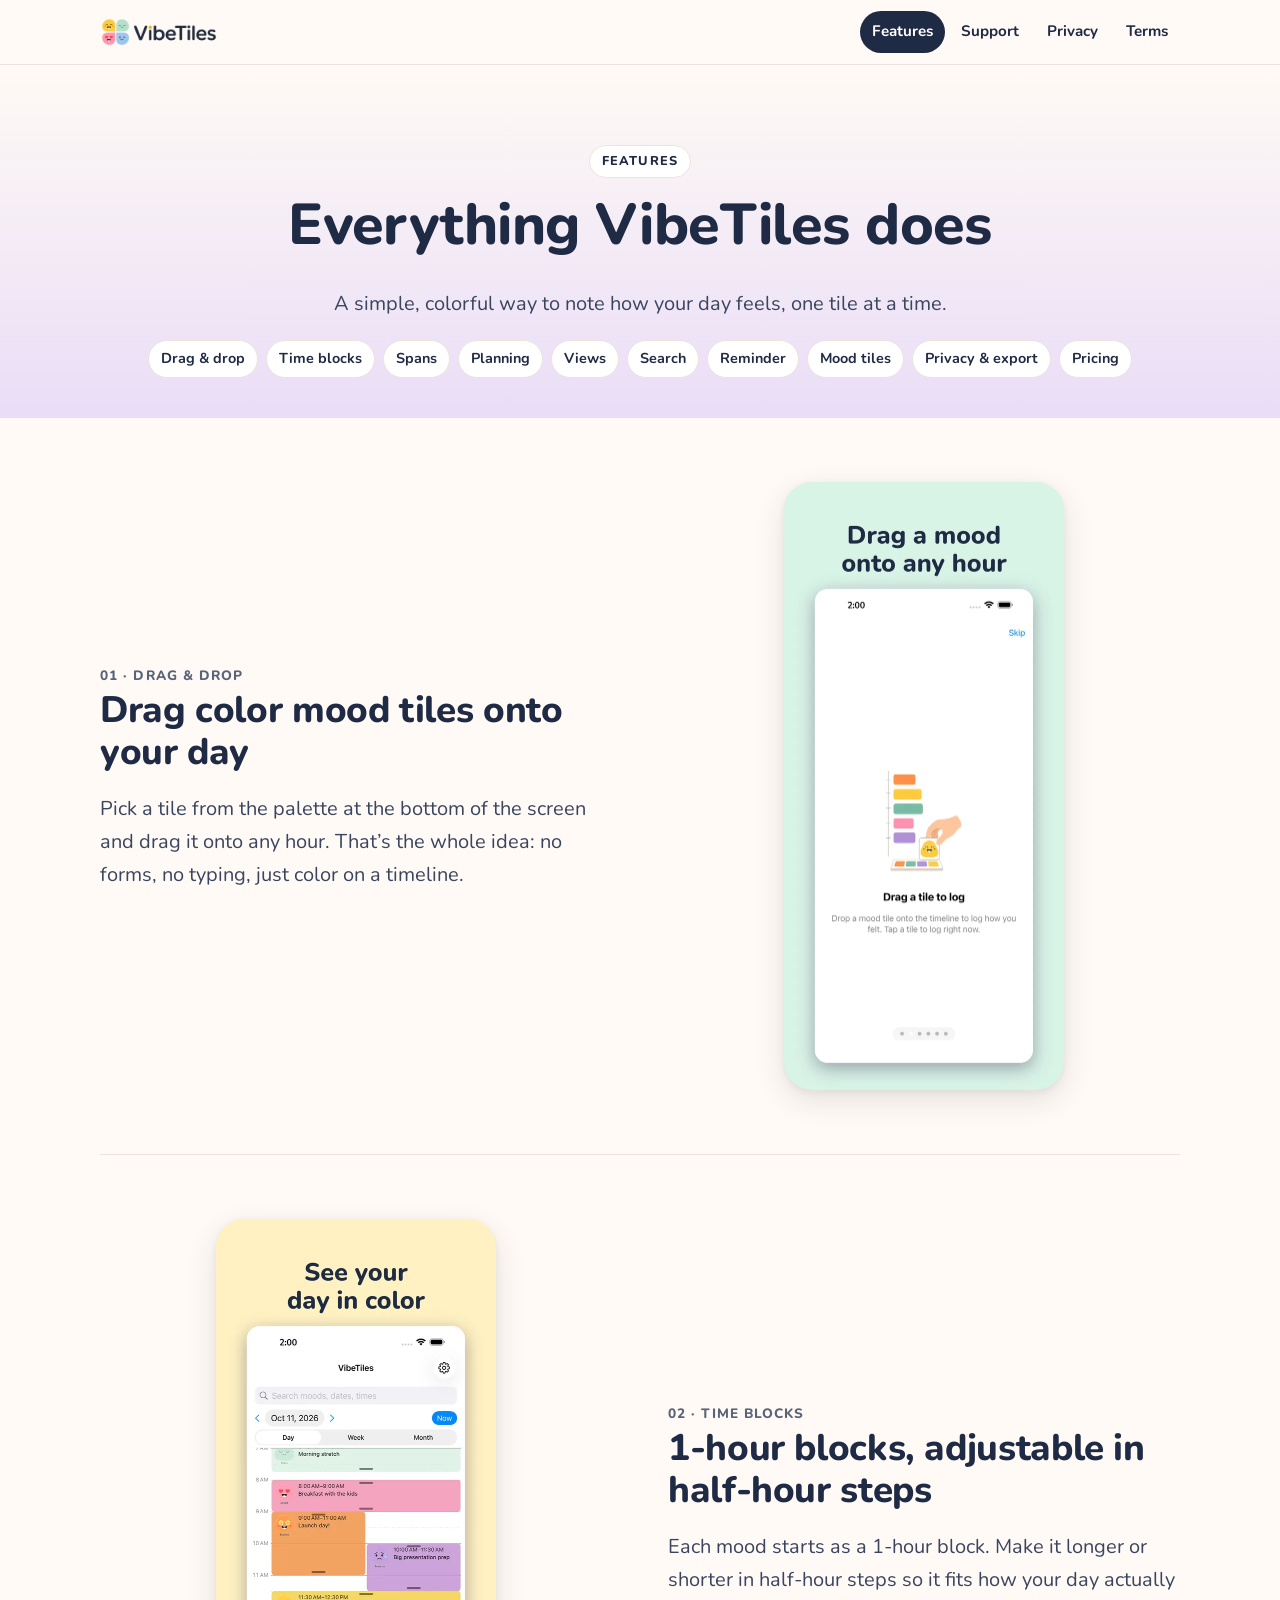
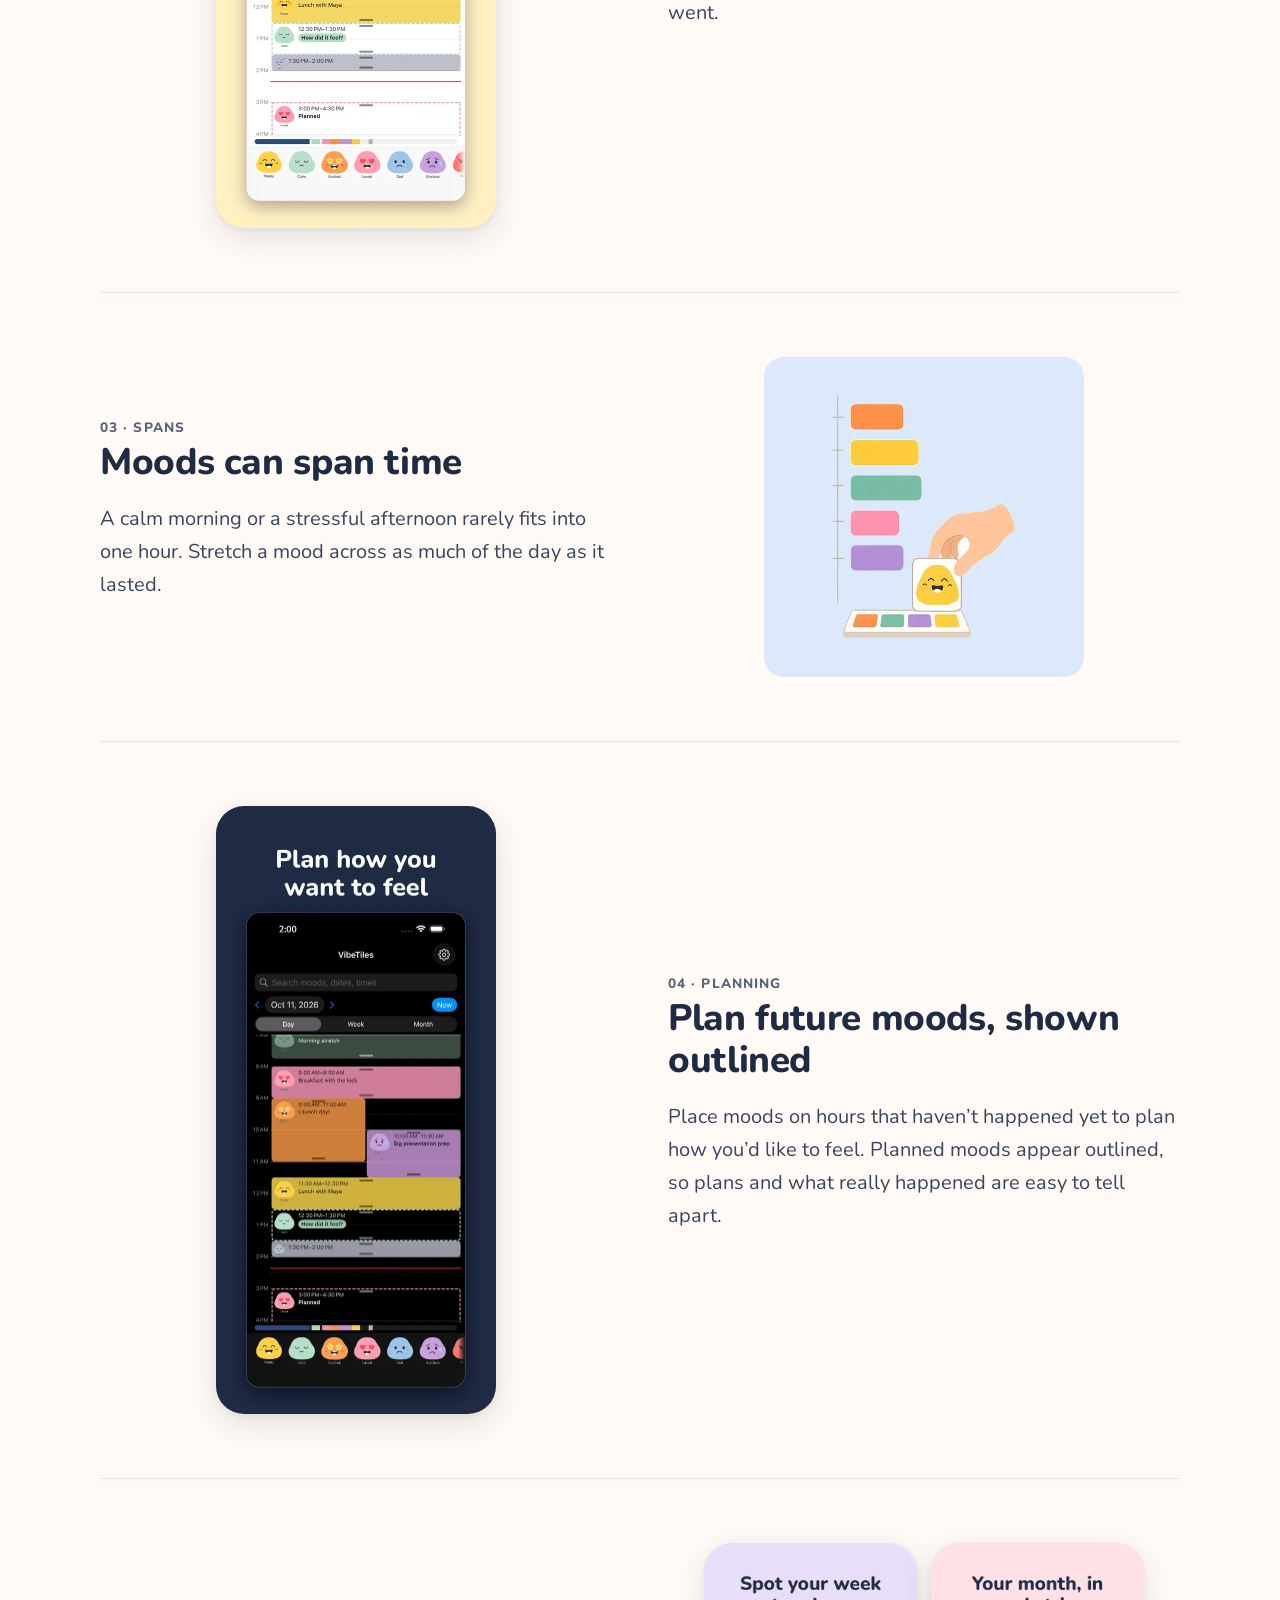
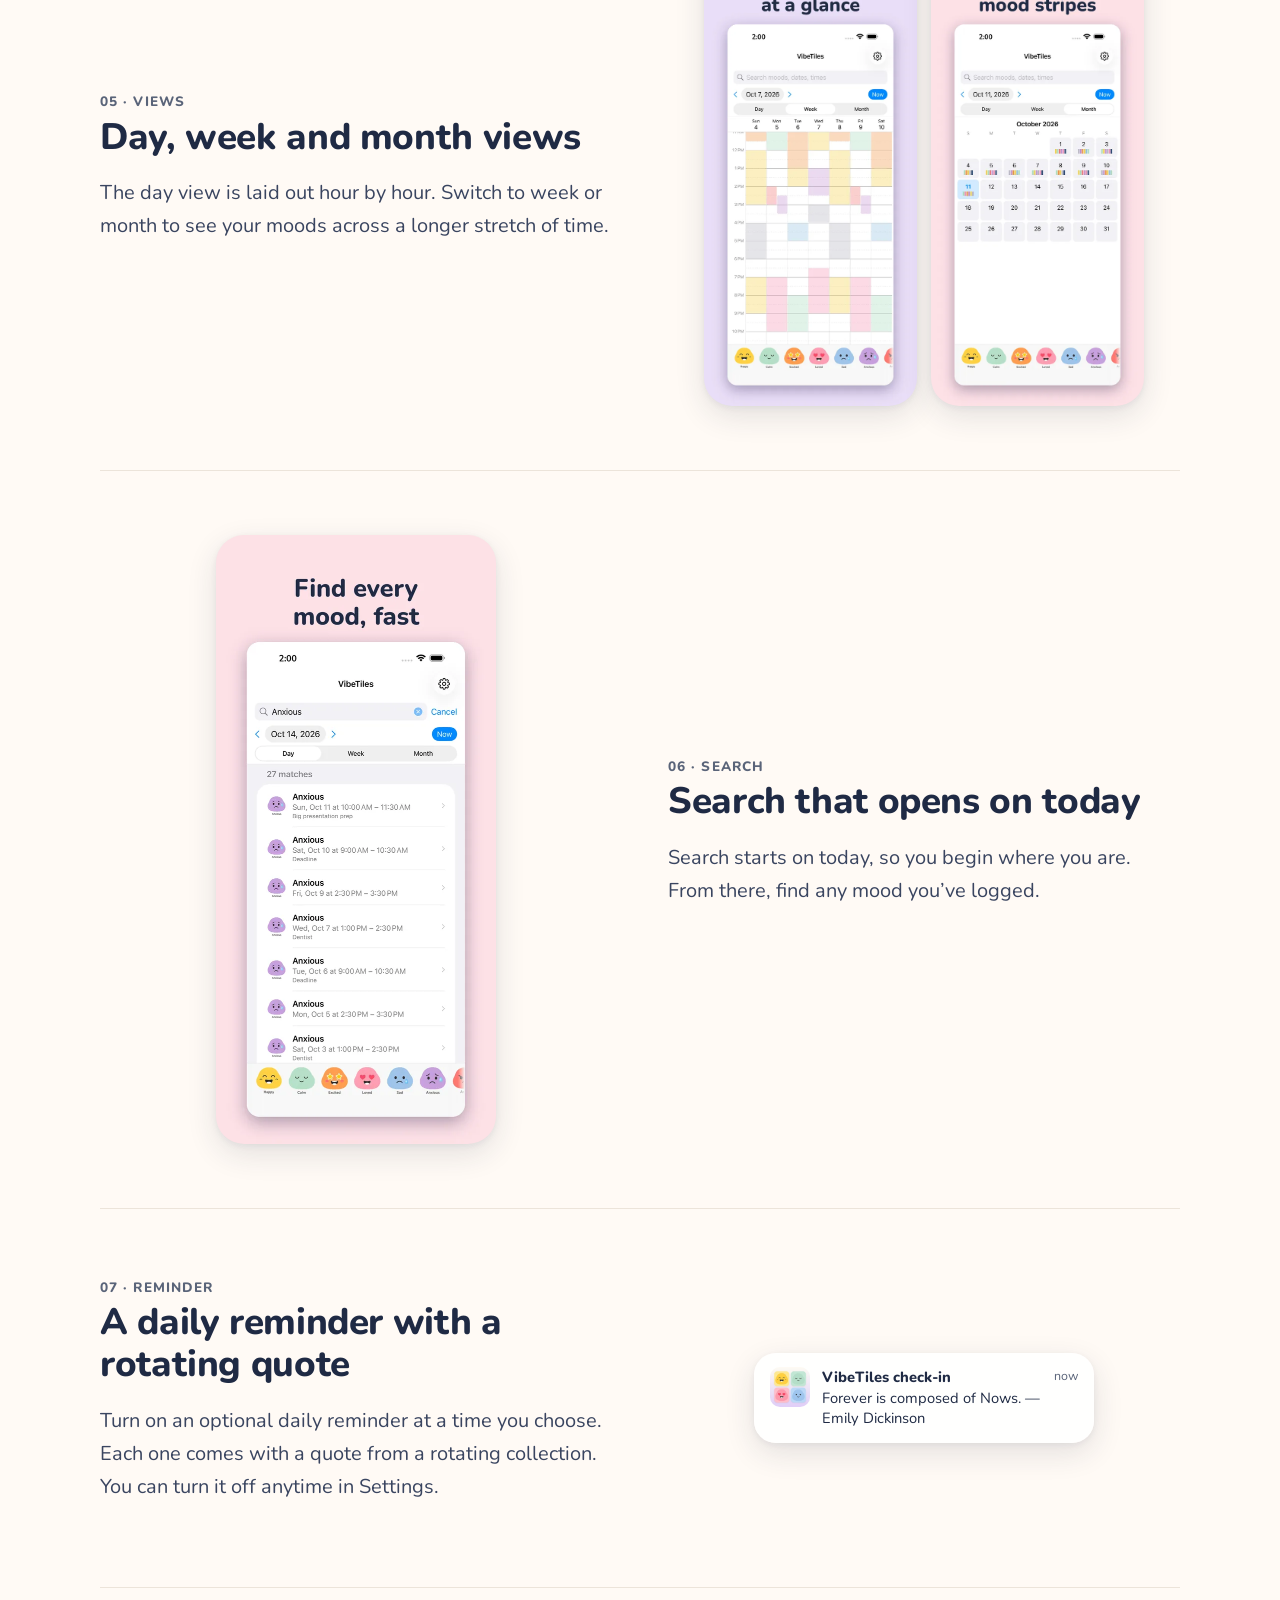
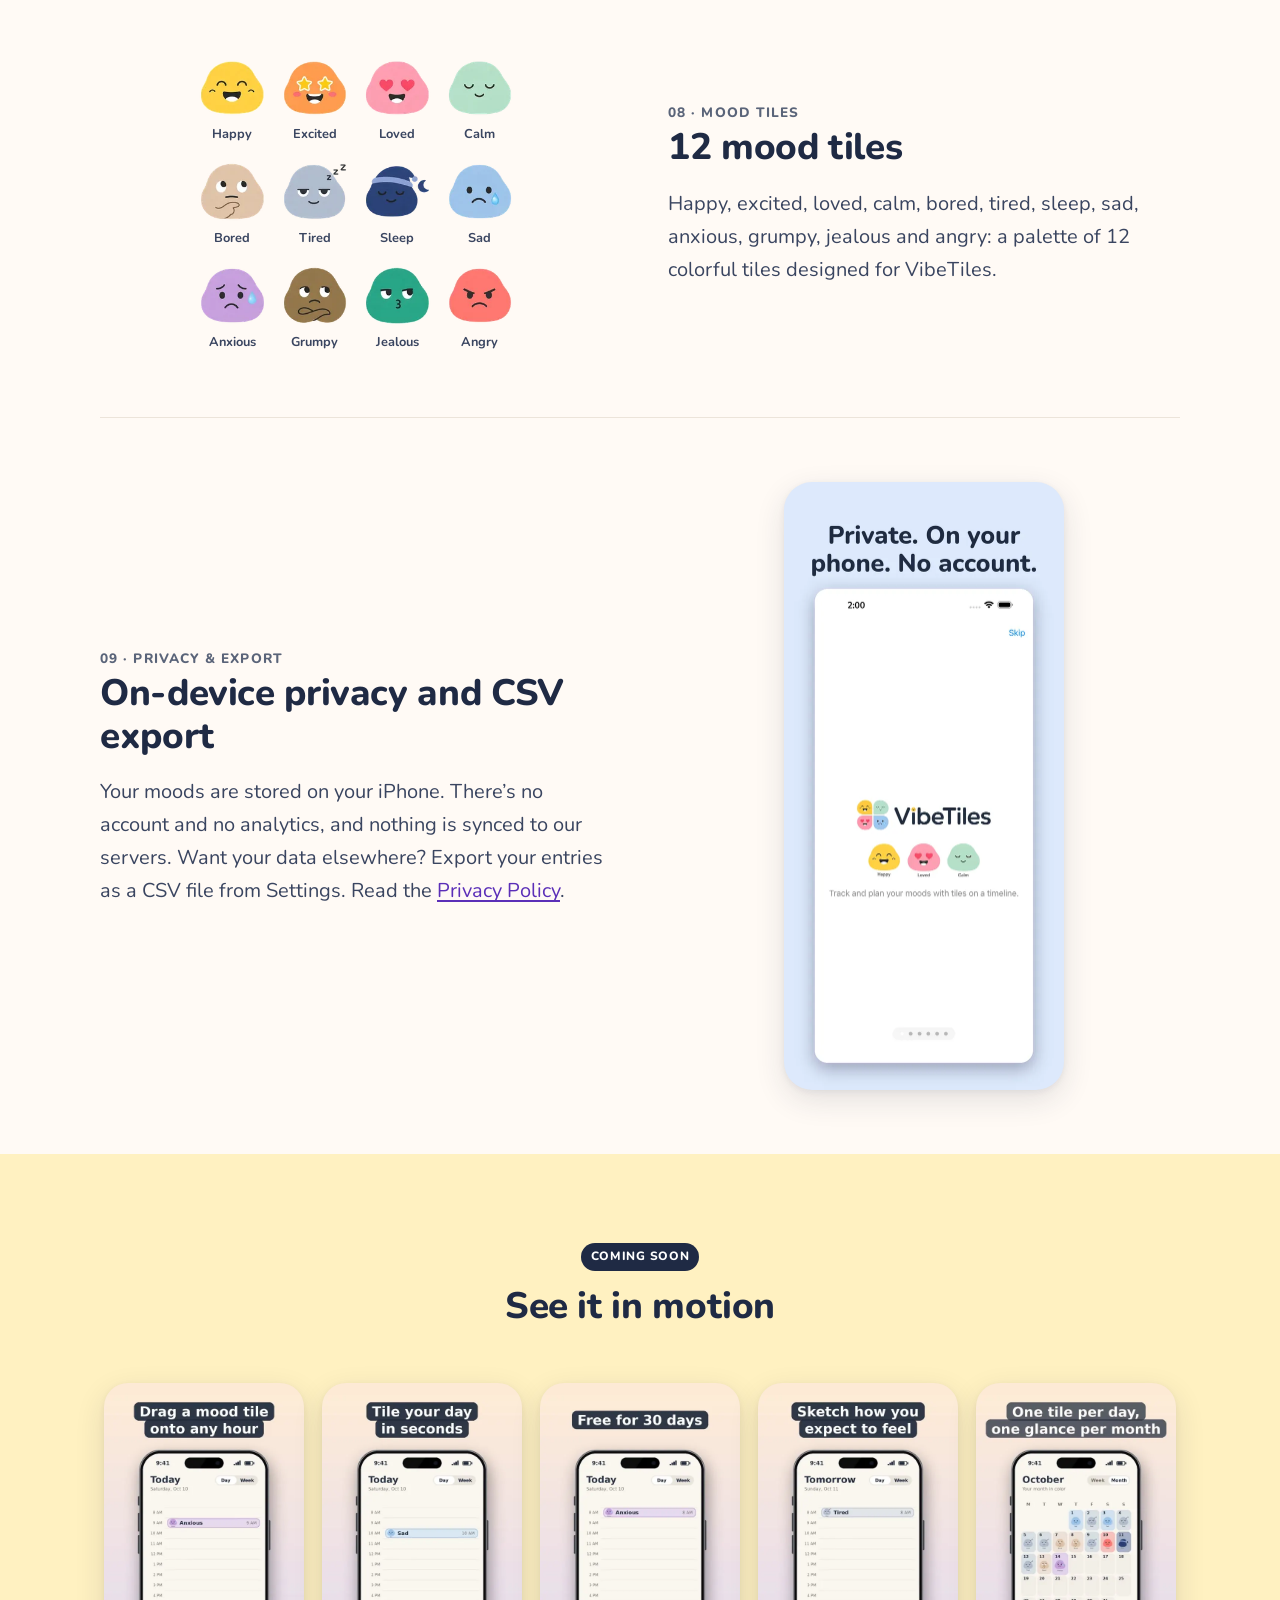
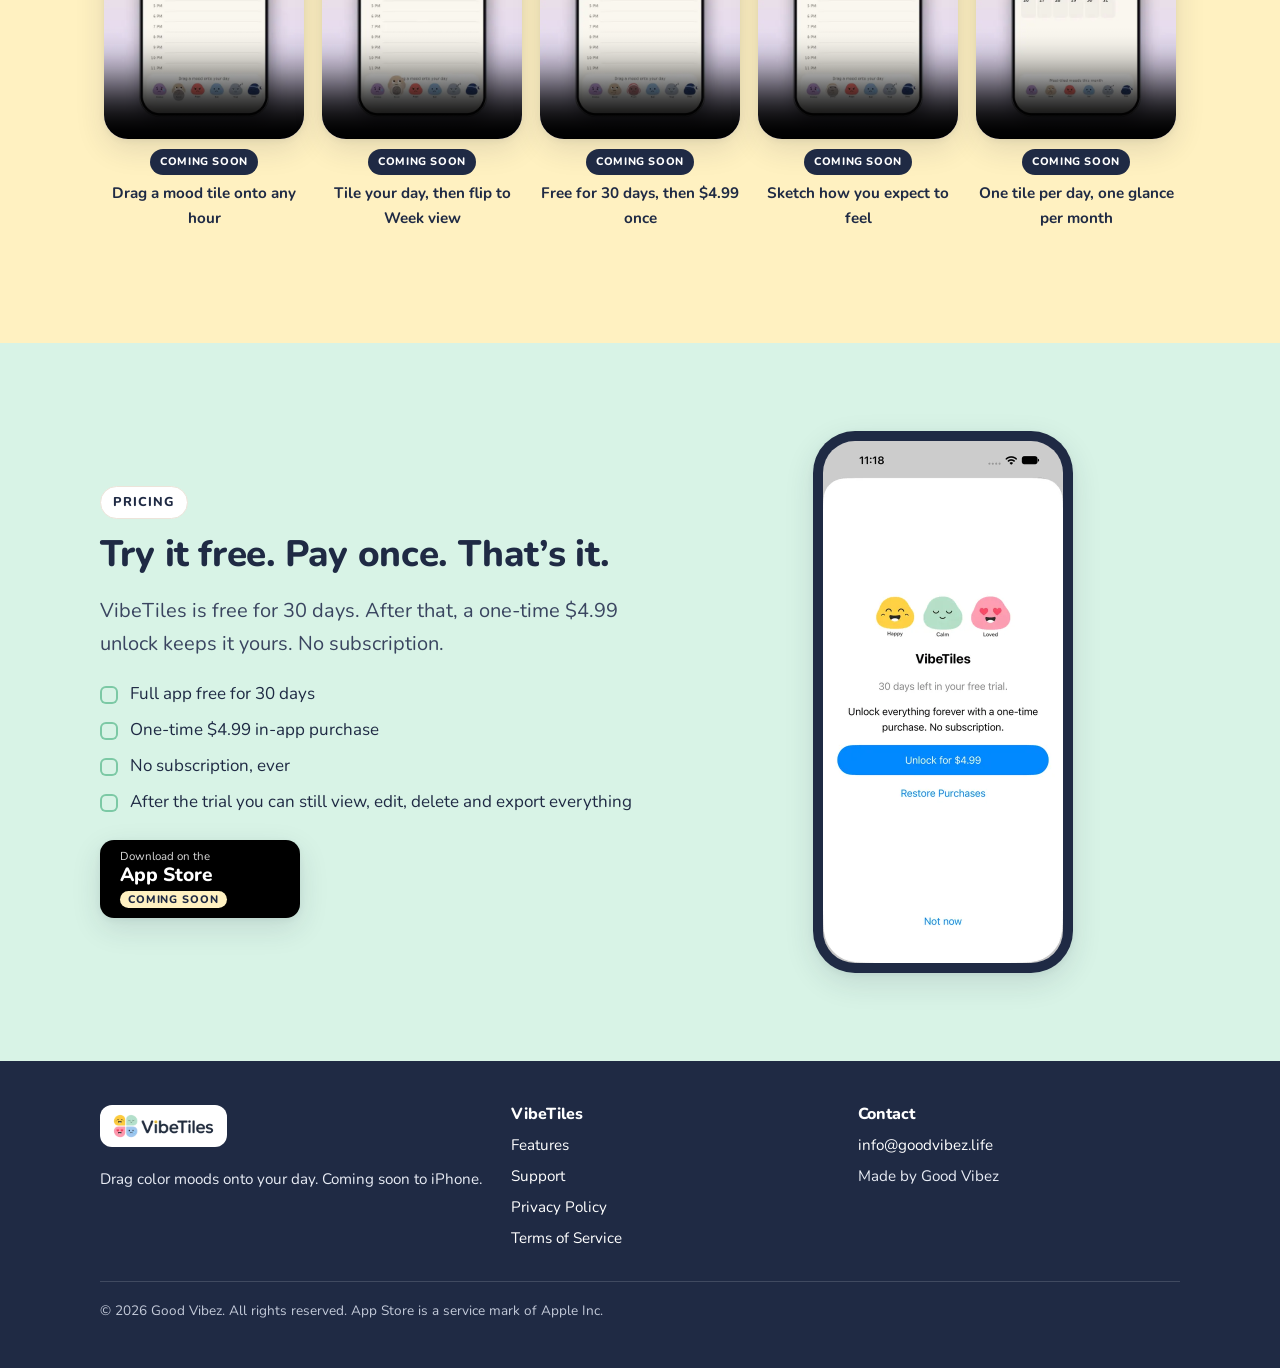
==== features.html @ a8967eb4 "Add Features page, Sneak peek preview videos (coming soon), and polished design" ====
<!doctype html><html lang="en"><head><meta charset="utf-8"><meta name="viewport" content="width=device-width,initial-scale=1">
<title>Features · VibeTiles</title><meta name="description" content="Everything VibeTiles does: drag color mood tiles onto your day, plan ahead, see day, week and month views, and keep your data on your iPhone."><meta name="theme-color" content="#FFFAF5">
<link rel="canonical" href="https://vibetiles.goodvibez.life/features.html">
<meta property="og:type" content="website"><meta property="og:site_name" content="VibeTiles"><meta property="og:title" content="Features · VibeTiles"><meta property="og:description" content="Everything VibeTiles does: drag color mood tiles onto your day, plan ahead, see day, week and month views, and keep your data on your iPhone."><meta property="og:url" content="https://vibetiles.goodvibez.life/features.html"><meta property="og:image" content="https://vibetiles.goodvibez.life/img/og-image.jpg"><meta property="og:image:width" content="1200"><meta property="og:image:height" content="675">
<meta name="twitter:card" content="summary_large_image"><meta name="twitter:title" content="Features · VibeTiles"><meta name="twitter:description" content="Everything VibeTiles does: drag color mood tiles onto your day, plan ahead, see day, week and month views, and keep your data on your iPhone."><meta name="twitter:image" content="https://vibetiles.goodvibez.life/img/og-image.jpg">
<link rel="preload" href="fonts/nunito-latin.woff2" as="font" type="font/woff2" crossorigin>
<link rel="icon" href="img/favicon.png"><link rel="apple-touch-icon" href="img/apple-touch-icon.png"><link rel="stylesheet" href="style.css?v=2"></head><body>
<a class="skip" href="#main">Skip to content</a>
<header class="site-header"><div class="wrap"><a class="brand" href="./" aria-label="VibeTiles home"><img src="img/wordmark.webp" alt="VibeTiles" width="118" height="30"></a>
<nav class="nav" aria-label="Main"><a href="features.html" aria-current="page">Features</a><a href="support.html">Support</a><a href="privacy.html">Privacy</a><a href="terms.html">Terms</a></nav></div></header>
<main id="main">
<section class="hero" style="padding-bottom:40px"><div class="wrap" style="display:block;text-align:center"><span class="eyebrow">Features</span><h1>Everything VibeTiles does</h1><p class="lead" style="max-width:640px;margin:0 auto">A simple, colorful way to note how your day feels, one tile at a time.</p><nav class="toc" aria-label="Features on this page"><a href="#drag">Drag &amp; drop</a><a href="#blocks">Time blocks</a><a href="#span">Spans</a><a href="#plan">Planning</a><a href="#views">Views</a><a href="#search">Search</a><a href="#reminder">Reminder</a><a href="#tiles">Mood tiles</a><a href="#privacy">Privacy &amp; export</a><a href="#pricing">Pricing</a></nav></div></section>
<div class="wrap"><section class="feature" id="drag" aria-labelledby="drag-h"><div><span class="num">01 &middot; Drag &amp; drop</span><h2 id="drag-h">Drag color mood tiles onto your day</h2><p class="lead">Pick a tile from the palette at the bottom of the screen and drag it onto any hour. That&rsquo;s the whole idea: no forms, no typing, just color on a timeline.</p></div><div class="feature-visual"><img class="shot" src="img/shot-02-drag.webp" alt="Dragging a mood tile onto an hour in the VibeTiles day view" width="560" height="1217" loading="lazy"></div></section><section class="feature" id="blocks" aria-labelledby="blocks-h"><div><span class="num">02 &middot; Time blocks</span><h2 id="blocks-h">1-hour blocks, adjustable in half-hour steps</h2><p class="lead">Each mood starts as a 1-hour block. Make it longer or shorter in half-hour steps so it fits how your day actually went.</p></div><div class="feature-visual"><img class="shot" src="img/shot-01-day.webp" alt="VibeTiles day view with mood blocks of different lengths" width="560" height="1217" loading="lazy"></div></section><section class="feature" id="span" aria-labelledby="span-h"><div><span class="num">03 &middot; Spans</span><h2 id="span-h">Moods can span time</h2><p class="lead">A calm morning or a stressful afternoon rarely fits into one hour. Stretch a mood across as much of the day as it lasted.</p></div><div class="feature-visual"><img class="art bg-sky" src="img/art-onboarding-1.webp" alt="Illustration of mood blocks of different lengths on a timeline, with a hand placing a happy tile" width="480" height="480" loading="lazy"></div></section><section class="feature" id="plan" aria-labelledby="plan-h"><div><span class="num">04 &middot; Planning</span><h2 id="plan-h">Plan future moods, shown outlined</h2><p class="lead">Place moods on hours that haven&rsquo;t happened yet to plan how you&rsquo;d like to feel. Planned moods appear outlined, so plans and what really happened are easy to tell apart.</p></div><div class="feature-visual"><img class="shot" src="img/shot-05-dark.webp" alt="VibeTiles in dark mode with planned moods shown as outlined tiles" width="560" height="1217" loading="lazy"></div></section><section class="feature" id="views" aria-labelledby="views-h"><div><span class="num">05 &middot; Views</span><h2 id="views-h">Day, week and month views</h2><p class="lead">The day view is laid out hour by hour. Switch to week or month to see your moods across a longer stretch of time.</p></div><div class="feature-visual"><div class="grid cols-2" style="gap:14px;max-width:440px"><img class="shot" src="img/shot-03-week.webp" alt="VibeTiles week view" width="560" height="1217" loading="lazy"><img class="shot" src="img/shot-04-month.webp" alt="VibeTiles month view" width="560" height="1217" loading="lazy"></div></div></section><section class="feature" id="search" aria-labelledby="search-h"><div><span class="num">06 &middot; Search</span><h2 id="search-h">Search that opens on today</h2><p class="lead">Search starts on today, so you begin where you are. From there, find any mood you&rsquo;ve logged.</p></div><div class="feature-visual"><img class="shot" src="img/shot-07-search.webp" alt="VibeTiles search results for the Anxious mood" width="560" height="1217" loading="lazy"></div></section><section class="feature" id="reminder" aria-labelledby="reminder-h"><div><span class="num">07 &middot; Reminder</span><h2 id="reminder-h">A daily reminder with a rotating quote</h2><p class="lead">Turn on an optional daily reminder at a time you choose. Each one comes with a quote from a rotating collection. You can turn it off anytime in Settings.</p></div><div class="feature-visual"><div class="notif" role="img" aria-label="Example VibeTiles notification: VibeTiles check-in, with a quote"><img src="img/icon.webp" alt="" width="40" height="40"><div><span class="meta">now</span><div class="t">VibeTiles check-in</div>Forever is composed of Nows. &mdash; Emily Dickinson</div></div></div></section><section class="feature" id="tiles" aria-labelledby="tiles-h"><div><span class="num">08 &middot; Mood tiles</span><h2 id="tiles-h">12 mood tiles</h2><p class="lead">Happy, excited, loved, calm, bored, tired, sleep, sad, anxious, grumpy, jealous and angry: a palette of 12 colorful tiles designed for VibeTiles.</p></div><div class="feature-visual"><div class="tiles-mini"><figure><img src="img/tiles/happy.webp" alt="" width="120" height="120" loading="lazy"><figcaption>Happy</figcaption></figure><figure><img src="img/tiles/excited.webp" alt="" width="120" height="120" loading="lazy"><figcaption>Excited</figcaption></figure><figure><img src="img/tiles/loved.webp" alt="" width="120" height="120" loading="lazy"><figcaption>Loved</figcaption></figure><figure><img src="img/tiles/calm.webp" alt="" width="120" height="120" loading="lazy"><figcaption>Calm</figcaption></figure><figure><img src="img/tiles/bored.webp" alt="" width="120" height="120" loading="lazy"><figcaption>Bored</figcaption></figure><figure><img src="img/tiles/tired.webp" alt="" width="120" height="120" loading="lazy"><figcaption>Tired</figcaption></figure><figure><img src="img/tiles/sleep.webp" alt="" width="120" height="120" loading="lazy"><figcaption>Sleep</figcaption></figure><figure><img src="img/tiles/sad.webp" alt="" width="120" height="120" loading="lazy"><figcaption>Sad</figcaption></figure><figure><img src="img/tiles/anxious.webp" alt="" width="120" height="120" loading="lazy"><figcaption>Anxious</figcaption></figure><figure><img src="img/tiles/grumpy.webp" alt="" width="120" height="120" loading="lazy"><figcaption>Grumpy</figcaption></figure><figure><img src="img/tiles/jealous.webp" alt="" width="120" height="120" loading="lazy"><figcaption>Jealous</figcaption></figure><figure><img src="img/tiles/angry.webp" alt="" width="120" height="120" loading="lazy"><figcaption>Angry</figcaption></figure></div></div></section><section class="feature" id="privacy" aria-labelledby="privacy-h"><div><span class="num">09 &middot; Privacy &amp; export</span><h2 id="privacy-h">On-device privacy and CSV export</h2><p class="lead">Your moods are stored on your iPhone. There&rsquo;s no account and no analytics, and nothing is synced to our servers. Want your data elsewhere? Export your entries as a CSV file from Settings. Read the <a href="privacy.html">Privacy Policy</a>.</p></div><div class="feature-visual"><img class="shot" src="img/shot-06-private.webp" alt="Private. On your phone. No account." width="560" height="1217" loading="lazy"></div></section></div>
<section class="section tint-yellow" aria-labelledby="peek-h"><div class="wrap"><div class="section-head"><span class="pill">Coming soon</span><h2 id="peek-h" style="margin-top:14px">See it in motion</h2></div><div class="videos"><figure class="video-card">
<video playsinline muted loop preload="none" controls poster="video/vibetiles-plan-your-day.webp" width="720" height="1280" aria-label="VibeTiles preview: Drag a mood tile onto any hour"><source src="video/vibetiles-plan-your-day.mp4" type="video/mp4">Your browser can't play this video. <a href="video/vibetiles-plan-your-day.mp4">Download it</a>.</video>
<figcaption><span class="pill">Coming soon</span><span class="cap">Drag a mood tile onto any hour</span></figcaption></figure><figure class="video-card">
<video playsinline muted loop preload="none" controls poster="video/vibetiles-week-view.webp" width="720" height="1280" aria-label="VibeTiles preview: Tile your day, then flip to Week view"><source src="video/vibetiles-week-view.mp4" type="video/mp4">Your browser can't play this video. <a href="video/vibetiles-week-view.mp4">Download it</a>.</video>
<figcaption><span class="pill">Coming soon</span><span class="cap">Tile your day, then flip to Week view</span></figcaption></figure><figure class="video-card">
<video playsinline muted loop preload="none" controls poster="video/vibetiles-no-subscription.webp" width="720" height="1280" aria-label="VibeTiles preview: Free for 30 days, then $4.99 once"><source src="video/vibetiles-no-subscription.mp4" type="video/mp4">Your browser can't play this video. <a href="video/vibetiles-no-subscription.mp4">Download it</a>.</video>
<figcaption><span class="pill">Coming soon</span><span class="cap">Free for 30 days, then $4.99 once</span></figcaption></figure><figure class="video-card">
<video playsinline muted loop preload="none" controls poster="video/vibetiles-plan-tomorrow.webp" width="720" height="1280" aria-label="VibeTiles preview: Sketch how you expect to feel"><source src="video/vibetiles-plan-tomorrow.mp4" type="video/mp4">Your browser can't play this video. <a href="video/vibetiles-plan-tomorrow.mp4">Download it</a>.</video>
<figcaption><span class="pill">Coming soon</span><span class="cap">Sketch how you expect to feel</span></figcaption></figure><figure class="video-card">
<video playsinline muted loop preload="none" controls poster="video/vibetiles-month-in-color.webp" width="720" height="1280" aria-label="VibeTiles preview: One tile per day, one glance per month"><source src="video/vibetiles-month-in-color.mp4" type="video/mp4">Your browser can't play this video. <a href="video/vibetiles-month-in-color.mp4">Download it</a>.</video>
<figcaption><span class="pill">Coming soon</span><span class="cap">One tile per day, one glance per month</span></figcaption></figure></div></div></section>
<section class="section tint-mint" id="pricing" aria-labelledby="pricing-h"><div class="wrap price">
<div><span class="eyebrow">Pricing</span><h2 id="pricing-h">Try it free. Pay once. That&rsquo;s it.</h2><p class="lead">VibeTiles is free for 30 days. After that, a one-time $4.99 unlock keeps it yours. No subscription.</p>
<ul class="checks"><li>Full app free for 30 days</li><li>One-time $4.99 in-app purchase</li><li>No subscription, ever</li><li>After the trial you can still view, edit, delete and export everything</li></ul>
<div class="cta-row"><span class="badge" role="img" aria-label="Download on the App Store, coming soon"><span class="small">Download on the</span><span class="big">App Store</span><span class="soon">Coming soon</span></span></div></div>
<div class="phone"><img src="img/paywall.webp" alt="VibeTiles unlock screen: 30 days left in your free trial, unlock everything forever with a one-time purchase, no subscription, Unlock for $4.99" width="480" height="1044" loading="lazy"></div>
</div></section></main><footer class="site-footer"><div class="wrap">
<div><a class="foot-brand" href="./" aria-label="VibeTiles home"><img src="img/wordmark.webp" alt="VibeTiles" width="110" height="28"></a><p style="margin-top:12px">Drag color moods onto your day. Coming soon to iPhone.</p></div>
<div><h2>VibeTiles</h2><ul><li><a href="features.html">Features</a></li><li><a href="support.html">Support</a></li><li><a href="privacy.html">Privacy Policy</a></li><li><a href="terms.html">Terms of Service</a></li></ul></div>
<div><h2>Contact</h2><ul><li><a href="mailto:info@goodvibez.life">info@goodvibez.life</a></li><li>Made by Good Vibez</li></ul></div>
<p class="fine">&copy; 2026 Good Vibez. All rights reserved. App Store is a service mark of Apple Inc.</p>
</div></footer></body></html>
---- style.css ----
@font-face{font-family:"Nunito";font-style:normal;font-weight:400 900;font-display:swap;src:url(fonts/nunito-latin.woff2) format("woff2")}
:root{--navy:#1F2A44;--ink:#3a4560;--muted:#5a6479;--cream:#FFFAF5;--yellow:#FFF1C1;--mint:#D8F3E6;--lilac:#E9DDF7;--pink:#FDE0E6;--sky:#DCE9FB;--accent:#5B2FB8;--line:#ece4da;--radius:20px;--shadow:0 10px 30px rgba(31,42,68,.12),0 2px 6px rgba(31,42,68,.06);--max:1120px}
*{box-sizing:border-box}html{scroll-behavior:smooth;-webkit-text-size-adjust:100%}
@media (prefers-reduced-motion:reduce){html{scroll-behavior:auto}*{transition:none!important}}
body{margin:0;font-family:"Nunito",-apple-system,BlinkMacSystemFont,"Segoe UI",Roboto,sans-serif;font-size:1.0625rem;color:var(--navy);background:var(--cream);line-height:1.65}
img,video{max-width:100%;height:auto;display:block}
a{color:var(--accent);text-underline-offset:3px}a:hover{color:var(--navy)}
:focus-visible{outline:3px solid var(--accent);outline-offset:3px;border-radius:6px}
.skip{position:absolute;left:-999px;top:8px;background:var(--navy);color:#fff;padding:8px 14px;border-radius:10px;z-index:100}.skip:focus{left:12px;color:#fff}
h1,h2,h3{font-weight:800;line-height:1.15;letter-spacing:-.01em;margin:0 0 .5em;color:var(--navy)}
h1{font-size:clamp(2.1rem,6vw,3.6rem)}h2{font-size:clamp(1.6rem,4vw,2.3rem)}h3{font-size:1.2rem}
p{margin:0 0 1em}.lead{font-size:clamp(1.08rem,2.2vw,1.25rem);color:var(--ink)}
.wrap{max-width:var(--max);margin:0 auto;padding:0 20px}
/* header */
.site-header{position:sticky;top:0;z-index:50;background:rgba(255,250,245,.88);backdrop-filter:saturate(1.4) blur(10px);-webkit-backdrop-filter:saturate(1.4) blur(10px);border-bottom:1px solid var(--line)}
.site-header .wrap{display:flex;align-items:center;justify-content:space-between;gap:12px;min-height:64px}
.brand img{height:30px;width:auto}
.nav{display:flex;gap:4px;overflow-x:auto;scrollbar-width:none}.nav::-webkit-scrollbar{display:none}
.nav a{font-weight:700;font-size:.95rem;color:var(--navy);text-decoration:none;padding:8px 12px;border-radius:999px;white-space:nowrap;transition:background .15s}
.nav a:hover{background:var(--lilac)}.nav a[aria-current=page]{background:var(--navy);color:#fff}
@media(max-width:600px){.site-header .wrap{flex-direction:column;gap:2px;padding-top:10px;padding-bottom:6px}.nav{width:100%;justify-content:center}.nav a{padding:6px 10px;font-size:.9rem}}
/* sections */
.section{padding:clamp(48px,8vw,88px) 0}.section.tint-yellow{background:var(--yellow)}.section.tint-mint{background:var(--mint)}.section.tint-lilac{background:var(--lilac)}.section.tint-pink{background:var(--pink)}.section.tint-sky{background:var(--sky)}
.section-head{text-align:center;max-width:680px;margin:0 auto clamp(28px,5vw,48px)}
.eyebrow{display:inline-block;font-weight:800;font-size:.8rem;letter-spacing:.08em;text-transform:uppercase;color:var(--navy);background:#fff;border:1px solid var(--line);padding:5px 12px;border-radius:999px;margin-bottom:14px}
.pill{display:inline-block;font-weight:800;font-size:.75rem;letter-spacing:.06em;text-transform:uppercase;background:var(--navy);color:#fff;padding:4px 10px;border-radius:999px;vertical-align:middle}
/* hero */
.hero{padding:clamp(36px,7vw,80px) 0 clamp(32px,6vw,64px);background:linear-gradient(180deg,var(--cream) 0%,var(--lilac) 100%)}
.hero .wrap{display:grid;gap:36px;align-items:center}
.hero-copy{text-align:center}.hero .app-icon{width:88px;height:88px;border-radius:22px;box-shadow:var(--shadow);margin:0 auto 18px}
.cta-row{display:flex;flex-wrap:wrap;gap:12px;justify-content:center;margin-top:24px}
.hero-visual{display:flex;justify-content:center}.hero-visual img{width:min(300px,78vw)}
@media(min-width:900px){.hero .wrap{grid-template-columns:1.15fr .85fr}.hero-copy{text-align:left}.hero .app-icon{margin-left:0}.cta-row{justify-content:flex-start}}
/* buttons/badge */
.badge{display:inline-flex;flex-direction:column;justify-content:center;min-width:200px;padding:10px 20px;border-radius:14px;background:#000;color:#fff;text-align:left;line-height:1.2;cursor:default;box-shadow:var(--shadow)}
.badge .small{font-size:.72rem;opacity:.85}.badge .big{font-size:1.2rem;font-weight:800}.badge .soon{margin-top:4px;font-size:.68rem;font-weight:800;letter-spacing:.08em;text-transform:uppercase;color:#1F2A44;background:#FFF1C1;padding:2px 8px;border-radius:999px;align-self:flex-start}
.btn{display:inline-flex;align-items:center;justify-content:center;min-height:52px;padding:0 22px;border-radius:14px;font-weight:800;text-decoration:none;border:2px solid var(--navy);color:var(--navy);background:#fff;transition:transform .15s,box-shadow .15s,background .15s}
.btn:hover{transform:translateY(-2px);box-shadow:var(--shadow);color:var(--navy);background:var(--yellow)}
/* tiles */
.tiles{display:grid;grid-template-columns:repeat(6,1fr);gap:10px;max-width:520px;margin:0 auto}
.tiles figure{margin:0;text-align:center;font-size:.8rem;font-weight:700;color:var(--ink)}
.tiles img{width:100%;transition:transform .2s}.tiles figure:hover img{transform:translateY(-4px) rotate(-3deg)}
@media(min-width:760px){.tiles{grid-template-columns:repeat(12,1fr);max-width:960px}}
/* cards */
.grid{display:grid;gap:18px}@media(min-width:640px){.grid.cols-2{grid-template-columns:1fr 1fr}.grid.cols-3{grid-template-columns:1fr 1fr}}@media(min-width:960px){.grid.cols-3{grid-template-columns:repeat(3,1fr)}}
.card{background:#fff;border:1px solid var(--line);border-radius:var(--radius);padding:22px;transition:transform .2s,box-shadow .2s}
.card:hover{transform:translateY(-3px);box-shadow:var(--shadow)}
.card .dot{width:44px;height:44px;border-radius:12px;margin-bottom:12px;display:grid;place-items:center}.card .dot img{width:34px}
.card h3{margin-bottom:.3em}.card p{margin:0;color:var(--ink)}
.bg-yellow{background:var(--yellow)}.bg-mint{background:var(--mint)}.bg-lilac{background:var(--lilac)}.bg-pink{background:var(--pink)}.bg-sky{background:var(--sky)}
/* media */
.shot{border-radius:28px;box-shadow:var(--shadow);background:#fff}
.banner{border-radius:var(--radius);box-shadow:var(--shadow);width:100%}
.phone{width:min(260px,70vw);margin:0 auto;padding:10px;background:var(--navy);border-radius:42px;box-shadow:var(--shadow)}
.phone img{border-radius:32px}
.shots{display:flex;gap:18px;overflow-x:auto;scroll-snap-type:x mandatory;padding:8px 4px 24px;scroll-padding:0 20px}
.shots img{width:230px;flex:none;scroll-snap-align:start}
/* videos */
.videos{display:grid;grid-auto-flow:column;grid-auto-columns:min(240px,70vw);gap:18px;overflow-x:auto;scroll-snap-type:x mandatory;padding:8px 4px 24px}
@media(min-width:1100px){.videos{grid-auto-flow:row;grid-template-columns:repeat(5,1fr);overflow:visible}}
.video-card{margin:0;scroll-snap-align:start;position:relative}
.video-card video{width:100%;aspect-ratio:9/16;object-fit:cover;border-radius:24px;background:var(--navy);box-shadow:var(--shadow)}
.video-card figcaption{font-weight:700;margin-top:10px;text-align:center;font-size:.95rem}
.video-card figcaption .pill{display:table;margin:0 auto 6px;font-size:.68rem}.video-card .cap{display:block}
.note{text-align:center;color:var(--muted);font-size:.92rem;margin-top:8px}
/* features page */
.feature{display:grid;gap:28px;align-items:center;padding:clamp(36px,6vw,64px) 0;border-top:1px solid var(--line)}
.feature:first-of-type{border-top:0}
.feature .num{font-weight:800;color:var(--muted);font-size:.85rem;letter-spacing:.08em;text-transform:uppercase}
.feature-visual{display:flex;justify-content:center}.feature-visual .shot{width:min(280px,75vw)}.feature-visual .art{width:min(320px,80vw);border-radius:var(--radius);padding:16px}
@media(min-width:860px){.feature{grid-template-columns:1fr 1fr;gap:56px}.feature:nth-of-type(even) .feature-visual{order:-1}}
.notif{width:min(340px,86vw);background:rgba(255,255,255,.92);border-radius:22px;box-shadow:var(--shadow);padding:14px 16px;display:grid;grid-template-columns:40px 1fr;gap:12px;align-items:start;font-size:.92rem;line-height:1.4}
.notif img{width:40px;border-radius:10px}.notif .t{font-weight:800}.notif .meta{color:var(--muted);font-size:.78rem;float:right}
.tiles-mini figure{margin:0;position:relative}.tiles-mini img{width:100%;transition:transform .2s}.tiles-mini figure:hover img{transform:translateY(-4px) rotate(-3deg)}.tiles-mini{display:grid;grid-template-columns:repeat(4,1fr);gap:10px;width:min(320px,80vw)}
.toc{display:flex;flex-wrap:wrap;gap:8px;justify-content:center;margin-top:20px}.toc a{font-weight:700;font-size:.9rem;text-decoration:none;background:#fff;border:1px solid var(--line);color:var(--navy);padding:6px 12px;border-radius:999px}.toc a:hover{background:var(--yellow)}
/* pricing */
.price{display:grid;gap:28px;align-items:center}@media(min-width:860px){.price{grid-template-columns:1.1fr .9fr}}
.price-card{background:#fff;border-radius:var(--radius);padding:28px;box-shadow:var(--shadow)}
.price-card .amount{font-size:clamp(2.4rem,6vw,3.2rem);font-weight:900;line-height:1}
.checks{list-style:none;padding:0;margin:18px 0 0}.checks li{padding-left:30px;position:relative;margin:8px 0}.checks li::before{content:"";position:absolute;left:0;top:.35em;width:18px;height:18px;border-radius:6px;background:var(--mint);box-shadow:inset 0 0 0 2px #7cc9a5}
/* prose pages */
.page{padding:clamp(36px,6vw,64px) 0}.prose{max-width:740px;margin:0 auto}
.prose h1{margin-bottom:.4em}.prose h2{font-size:1.4rem;margin-top:1.8em}.prose h3{margin-top:1.5em;font-size:1.1rem}
.prose ul{padding-left:1.2em}.prose li{margin:.4em 0}
.prose>*:first-child{margin-top:0}
/* footer */
.site-footer{background:var(--navy);color:#e8ecf5;padding:44px 0 32px;font-size:.95rem}
.site-footer .wrap{display:grid;gap:24px}@media(min-width:760px){.site-footer .wrap{grid-template-columns:1.2fr 1fr 1fr;align-items:start}}
.site-footer a{color:#fff;text-decoration:none}.site-footer a:hover{text-decoration:underline;color:#FFF1C1}
.site-footer h2{color:#fff;font-size:1rem;margin-bottom:.6em}.site-footer ul{list-style:none;padding:0;margin:0}.site-footer li{margin:6px 0}
.site-footer .fine{grid-column:1/-1;border-top:1px solid rgba(255,255,255,.15);padding-top:18px;color:#c3cad9;font-size:.85rem}
.foot-brand{display:inline-block;background:#fff;padding:8px 12px;border-radius:12px}.foot-brand img{height:26px;width:auto}
.sr{position:absolute;width:1px;height:1px;overflow:hidden;clip:rect(0 0 0 0);white-space:nowrap}
.tiles-mini figcaption{text-align:center;font-size:.8rem;font-weight:700;color:var(--ink)}
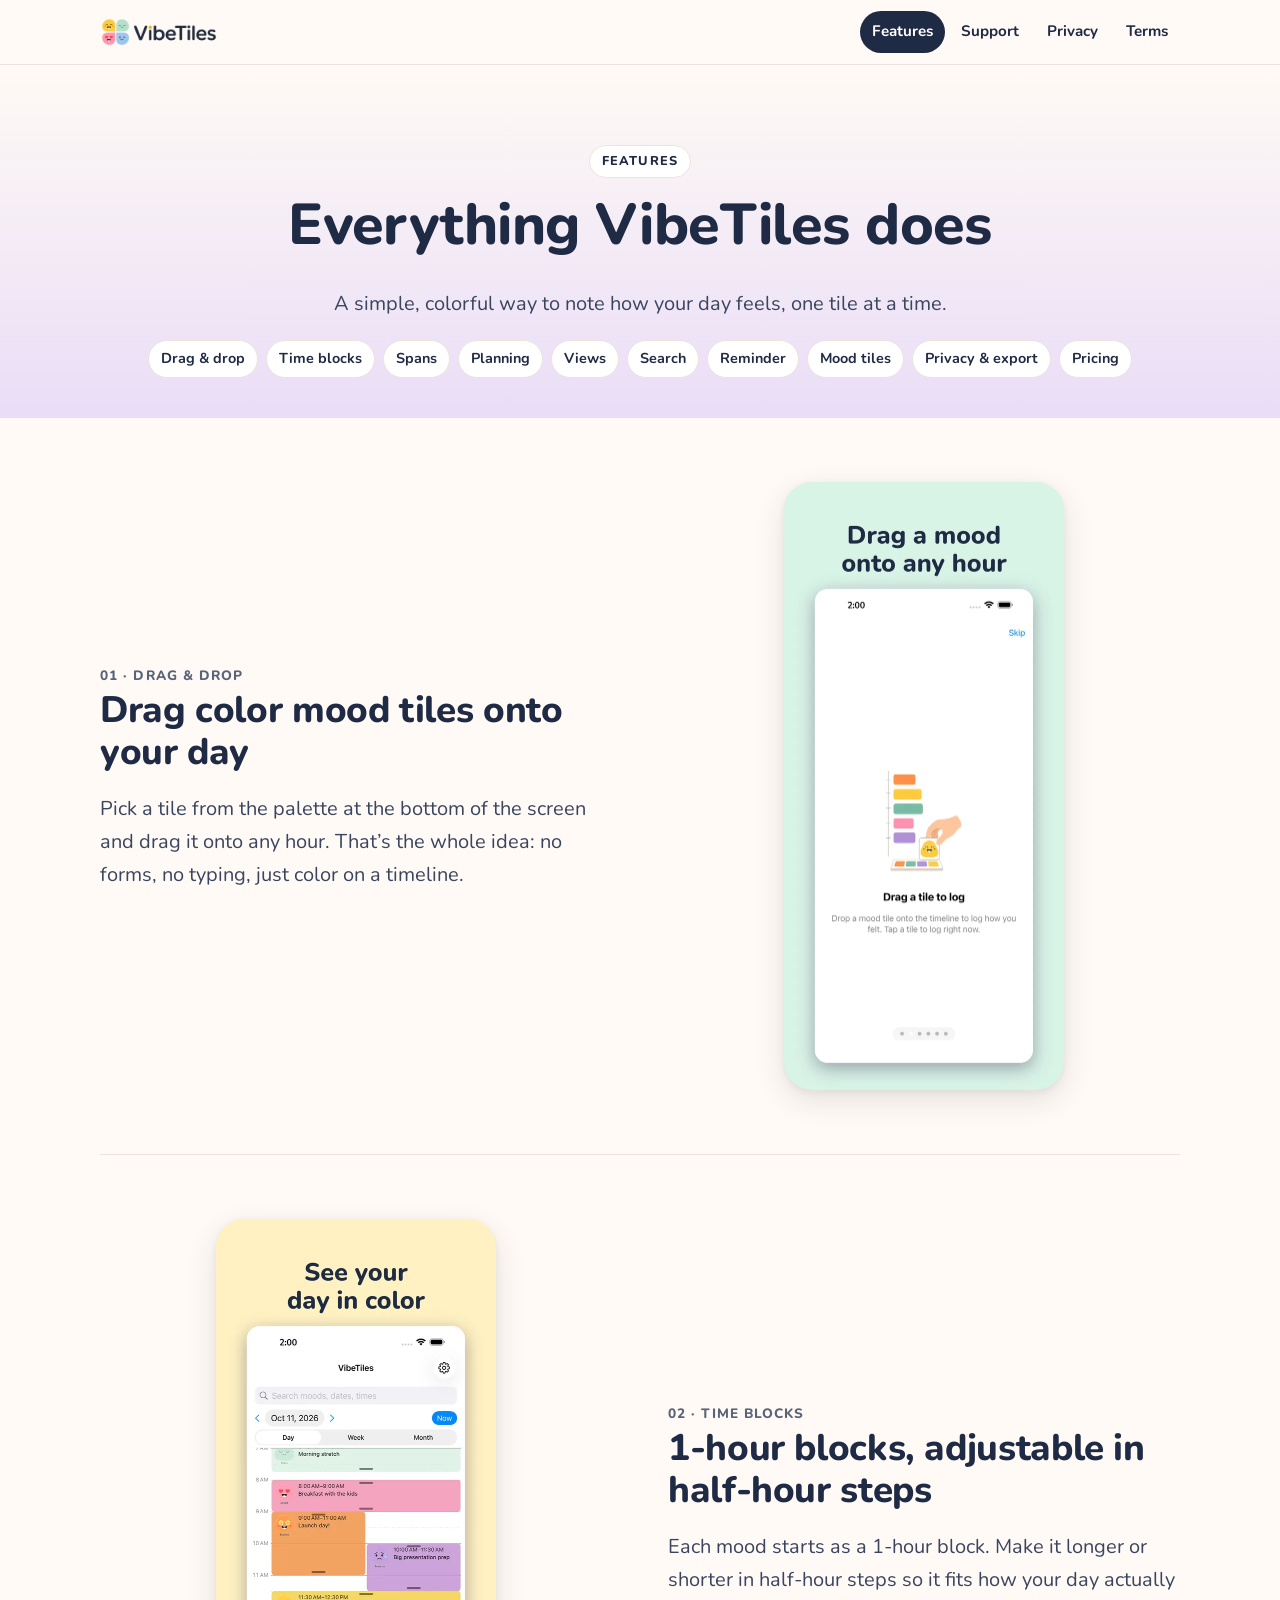
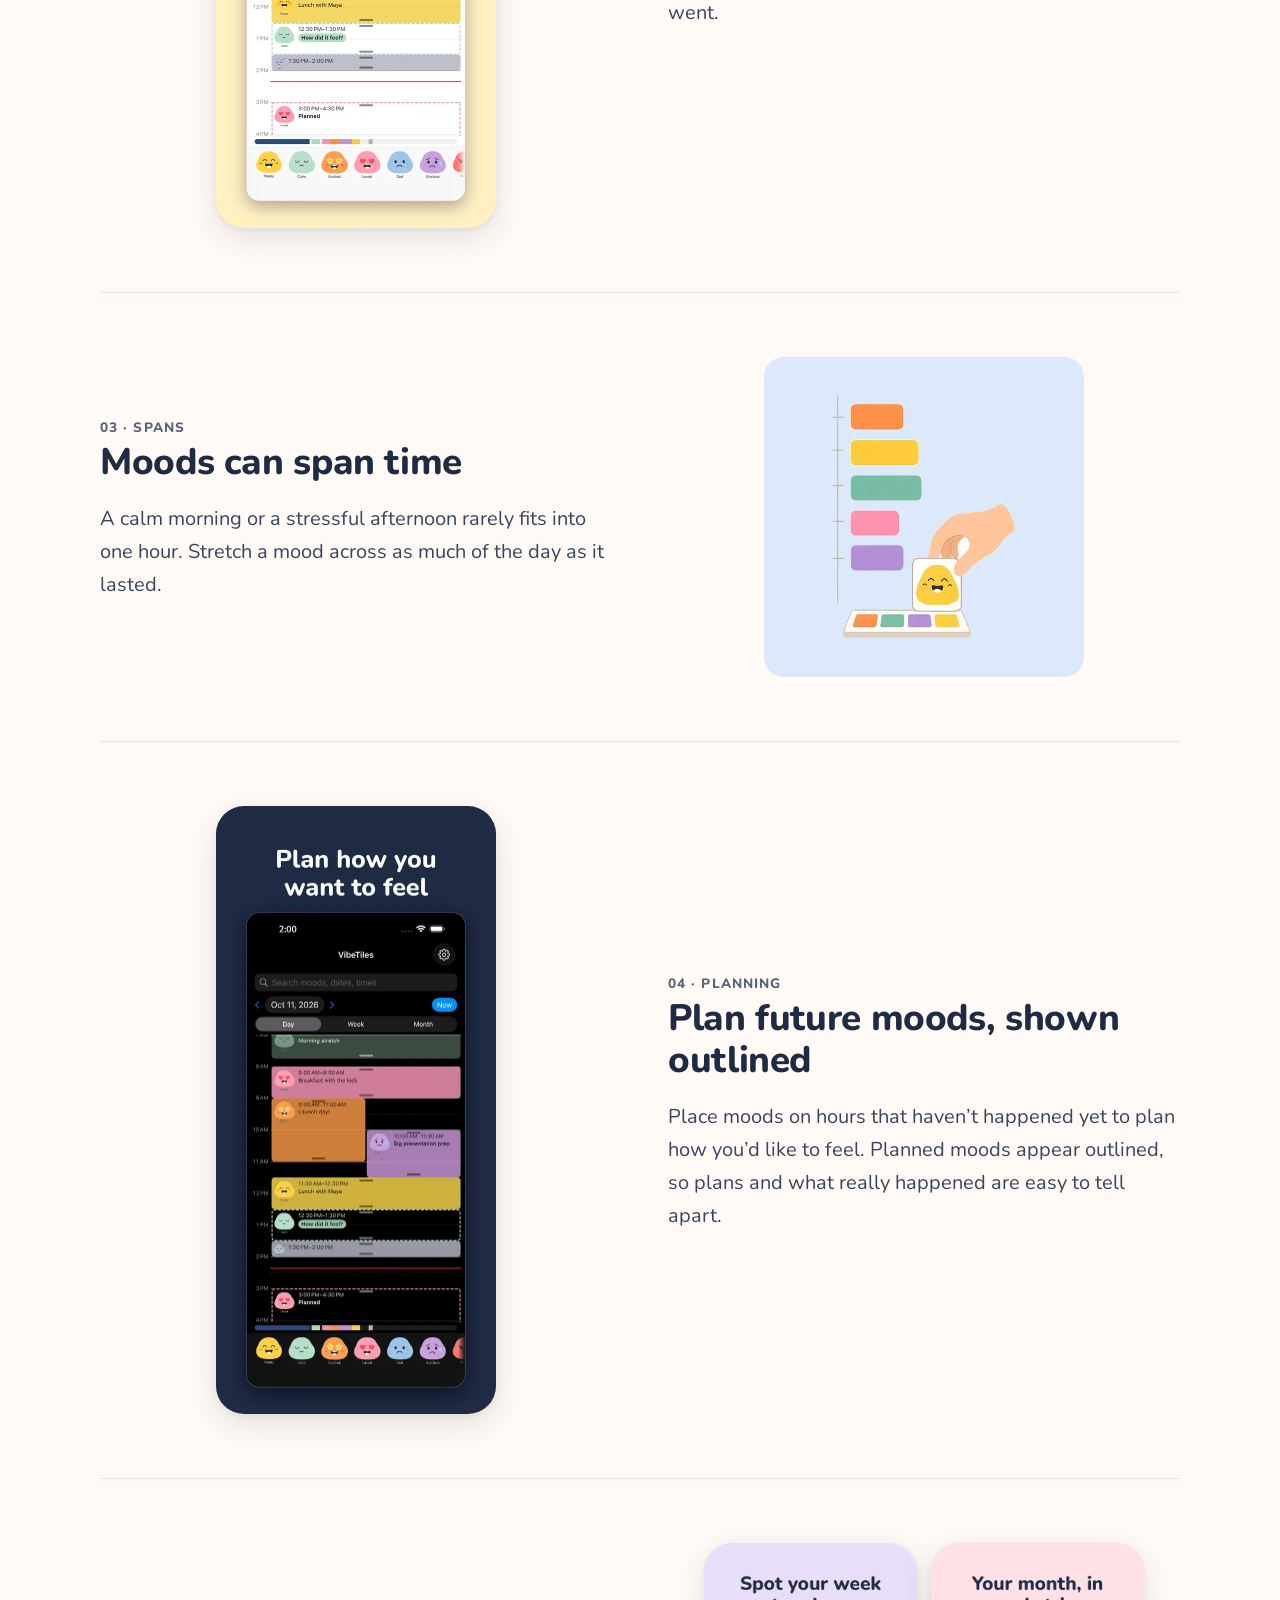
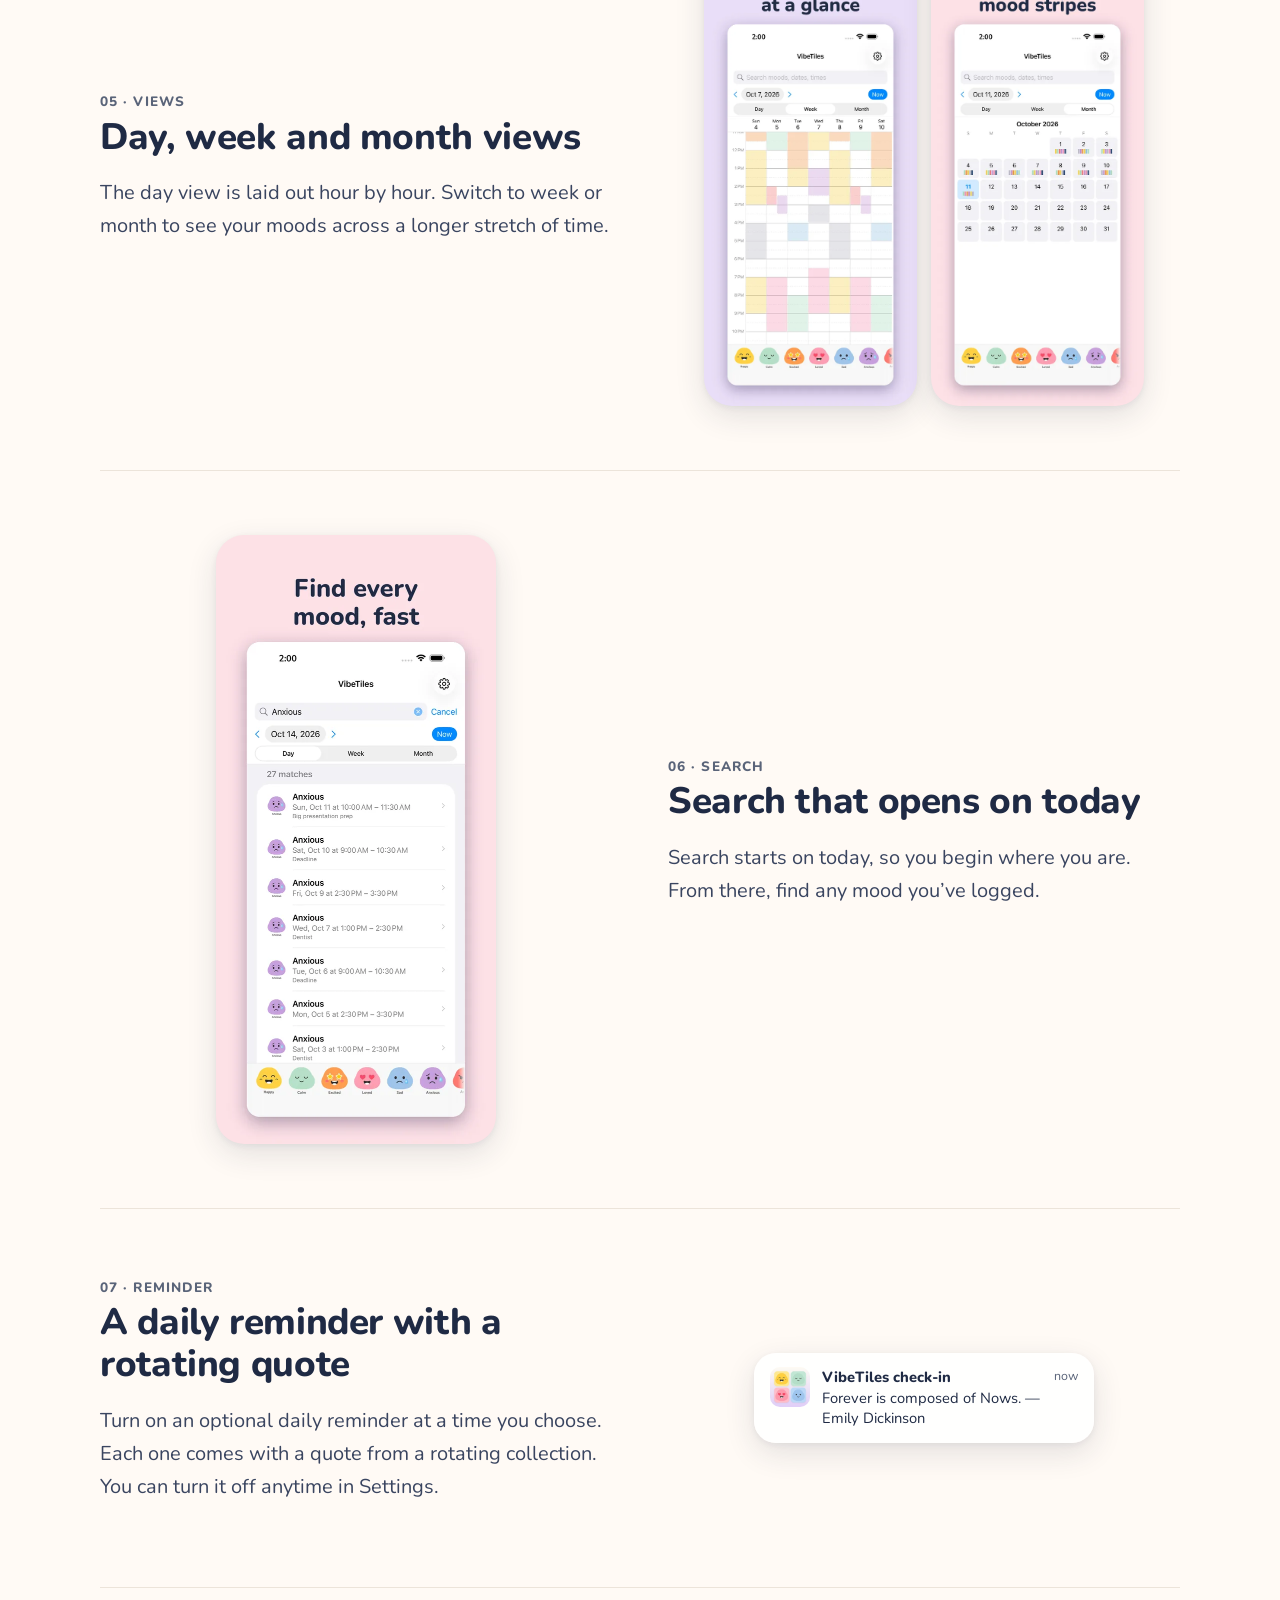
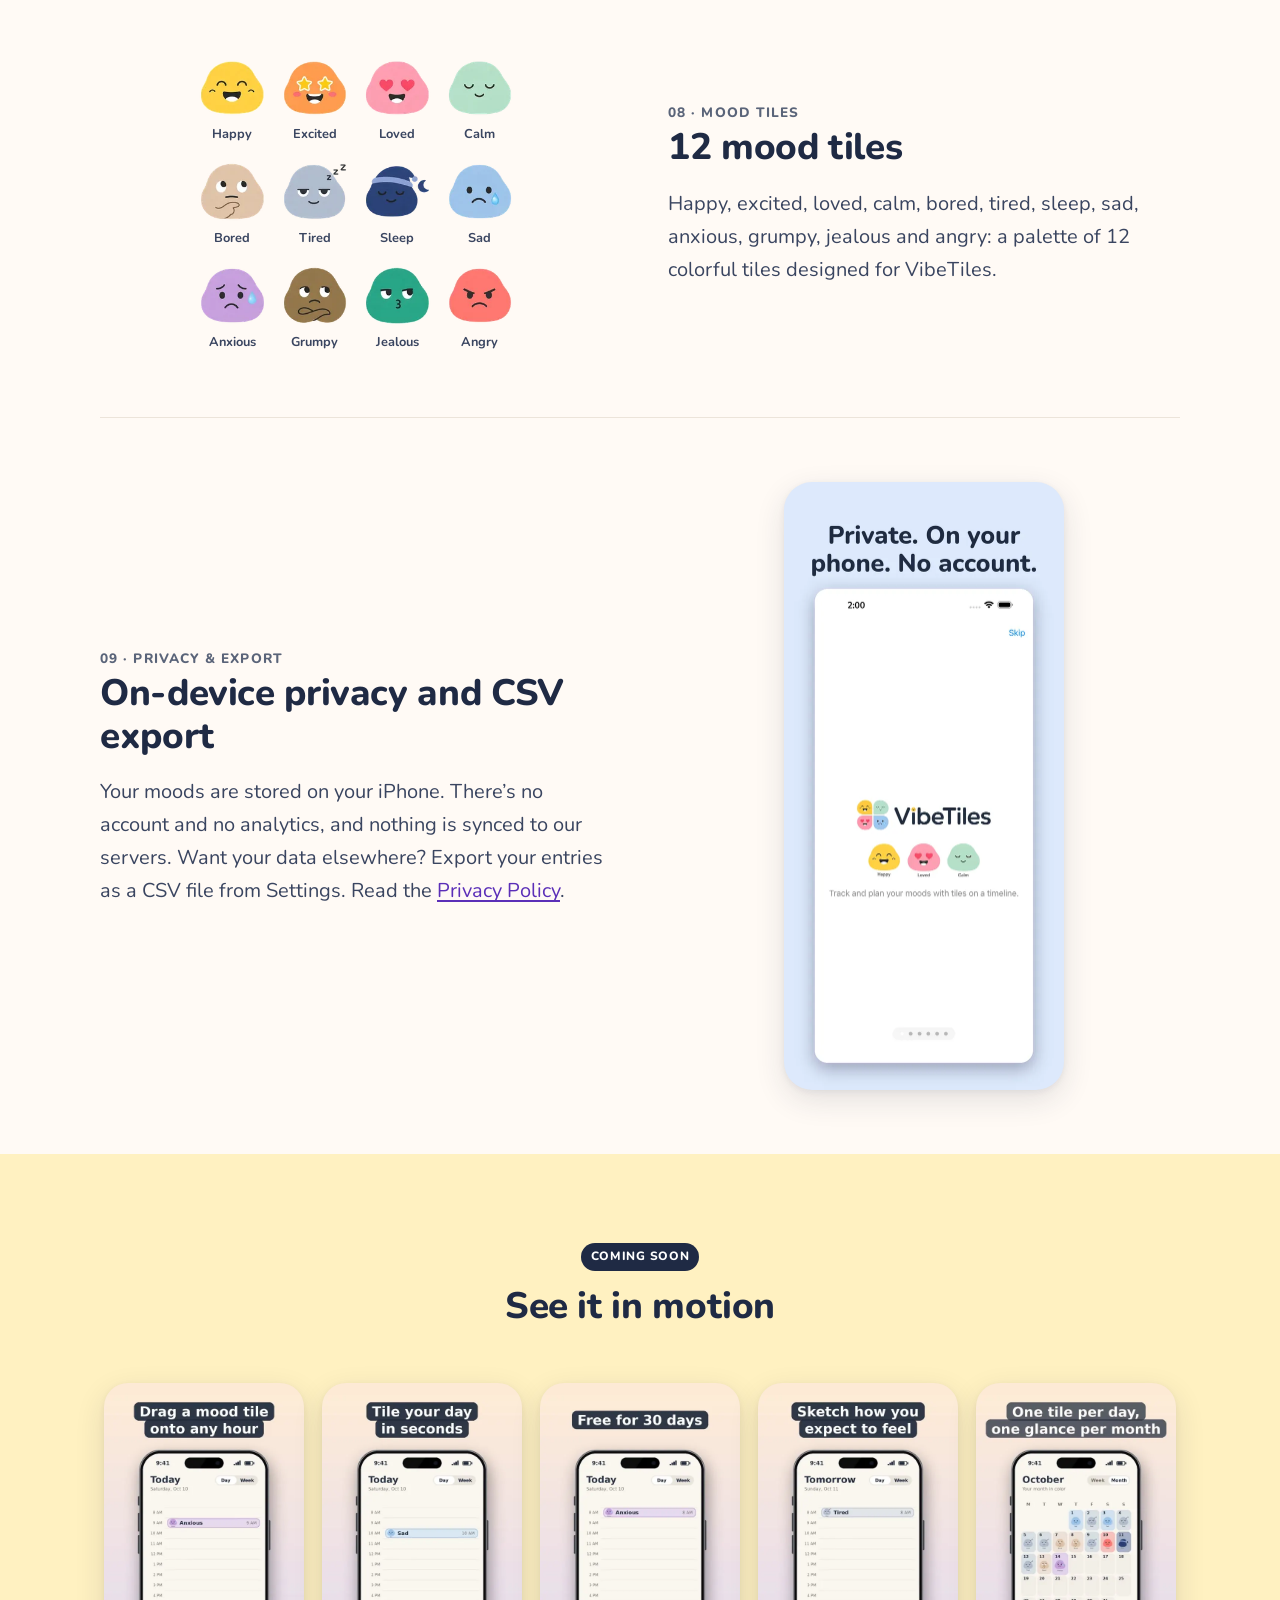
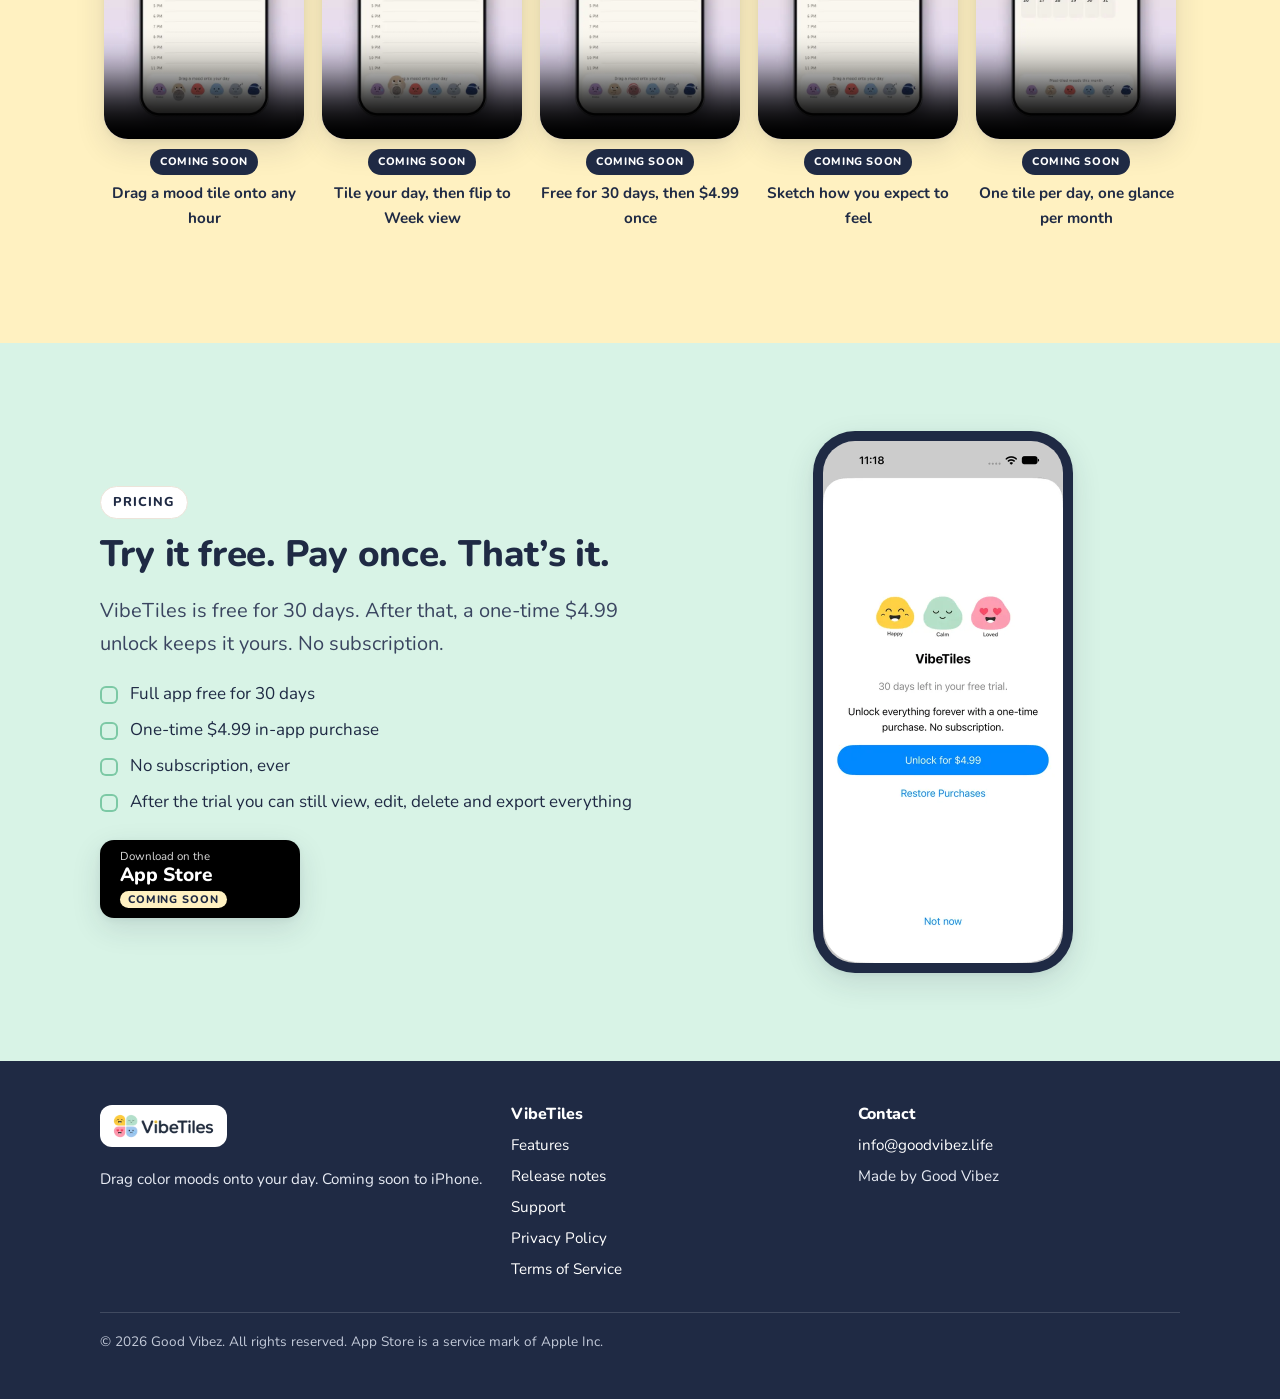
==== commit 234c17ec: "v1.5: What's new section, release notes page, support FAQ updates" ====
--- a/features.html
+++ b/features.html
@@ -29,7 +29,7 @@
 <div class="phone"><img src="img/paywall.webp" alt="VibeTiles unlock screen: 30 days left in your free trial, unlock everything forever with a one-time purchase, no subscription, Unlock for $4.99" width="480" height="1044" loading="lazy"></div>
 </div></section></main><footer class="site-footer"><div class="wrap">
 <div><a class="foot-brand" href="./" aria-label="VibeTiles home"><img src="img/wordmark.webp" alt="VibeTiles" width="110" height="28"></a><p style="margin-top:12px">Drag color moods onto your day. Coming soon to iPhone.</p></div>
-<div><h2>VibeTiles</h2><ul><li><a href="features.html">Features</a></li><li><a href="support.html">Support</a></li><li><a href="privacy.html">Privacy Policy</a></li><li><a href="terms.html">Terms of Service</a></li></ul></div>
+<div><h2>VibeTiles</h2><ul><li><a href="features.html">Features</a></li><li><a href="release-notes.html">Release notes</a></li><li><a href="support.html">Support</a></li><li><a href="privacy.html">Privacy Policy</a></li><li><a href="terms.html">Terms of Service</a></li></ul></div>
 <div><h2>Contact</h2><ul><li><a href="mailto:info@goodvibez.life">info@goodvibez.life</a></li><li>Made by Good Vibez</li></ul></div>
 <p class="fine">&copy; 2026 Good Vibez. All rights reserved. App Store is a service mark of Apple Inc.</p>
 </div></footer></body></html>
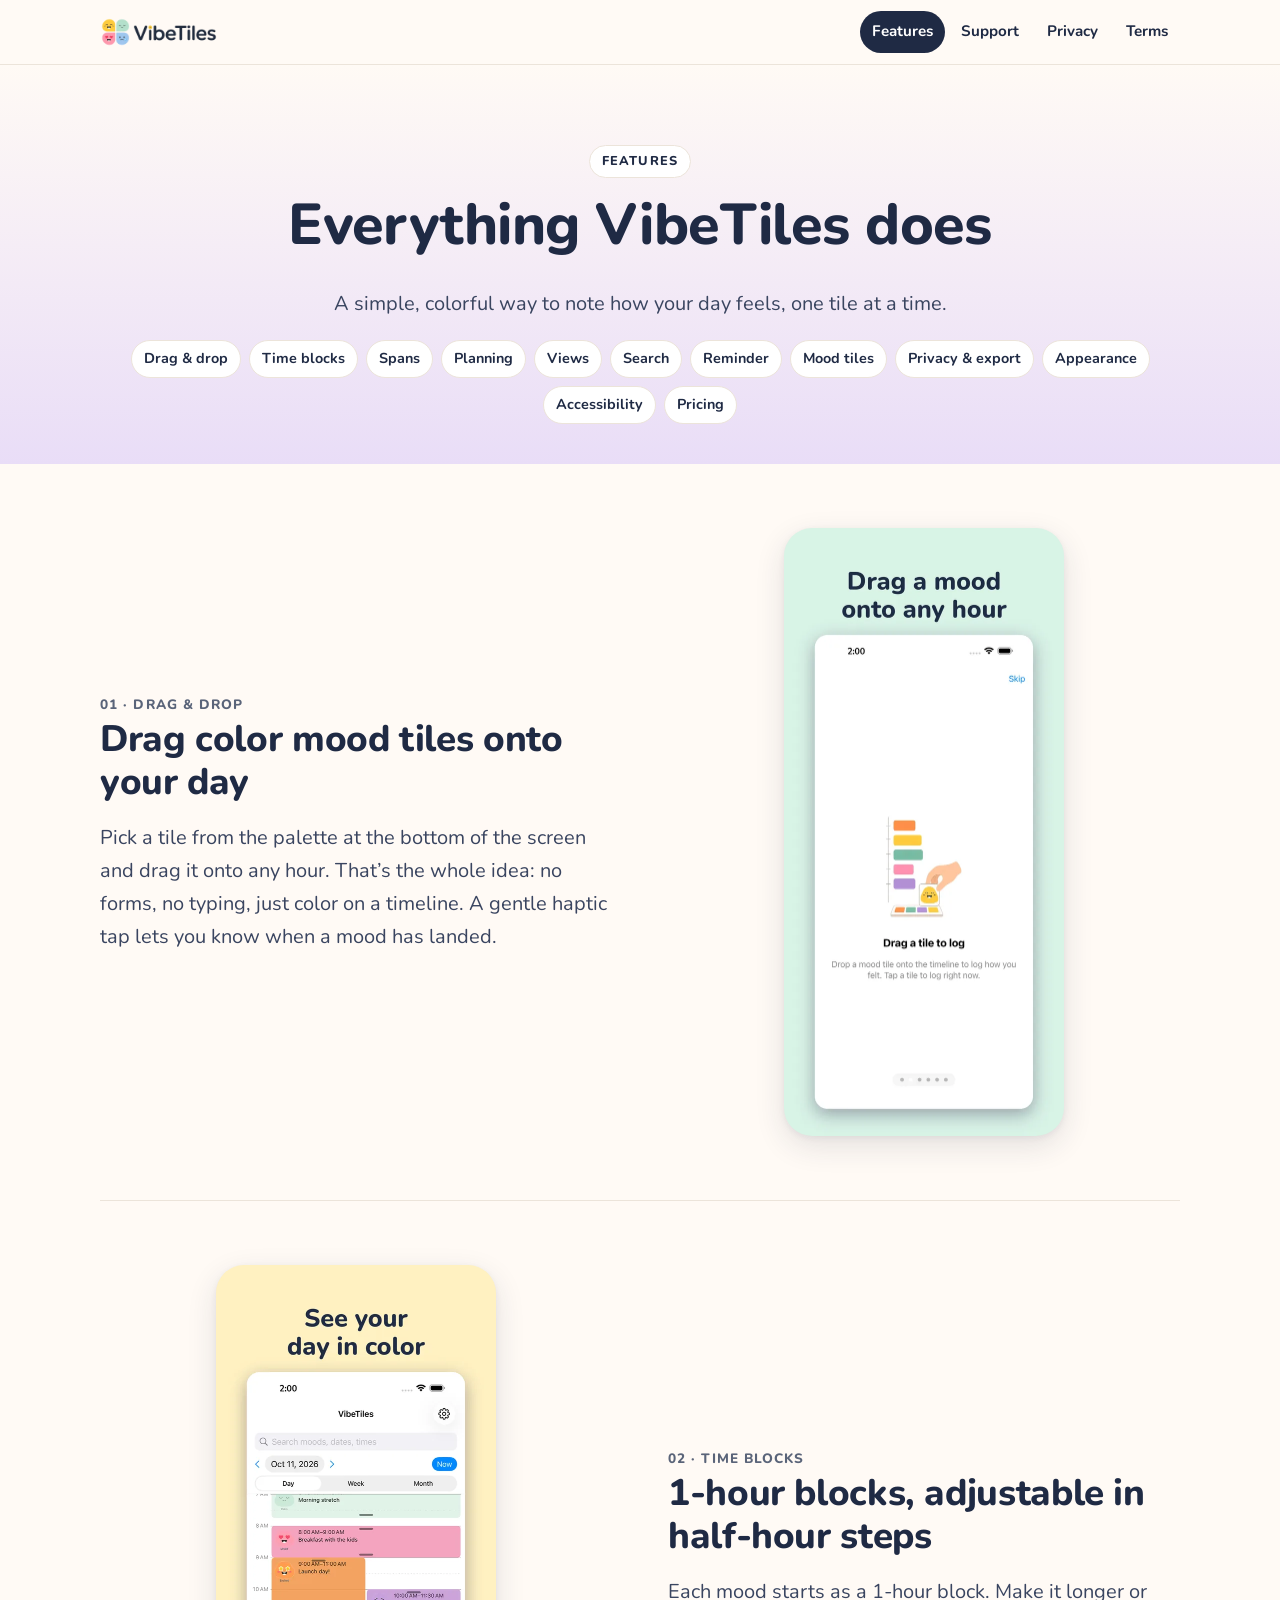
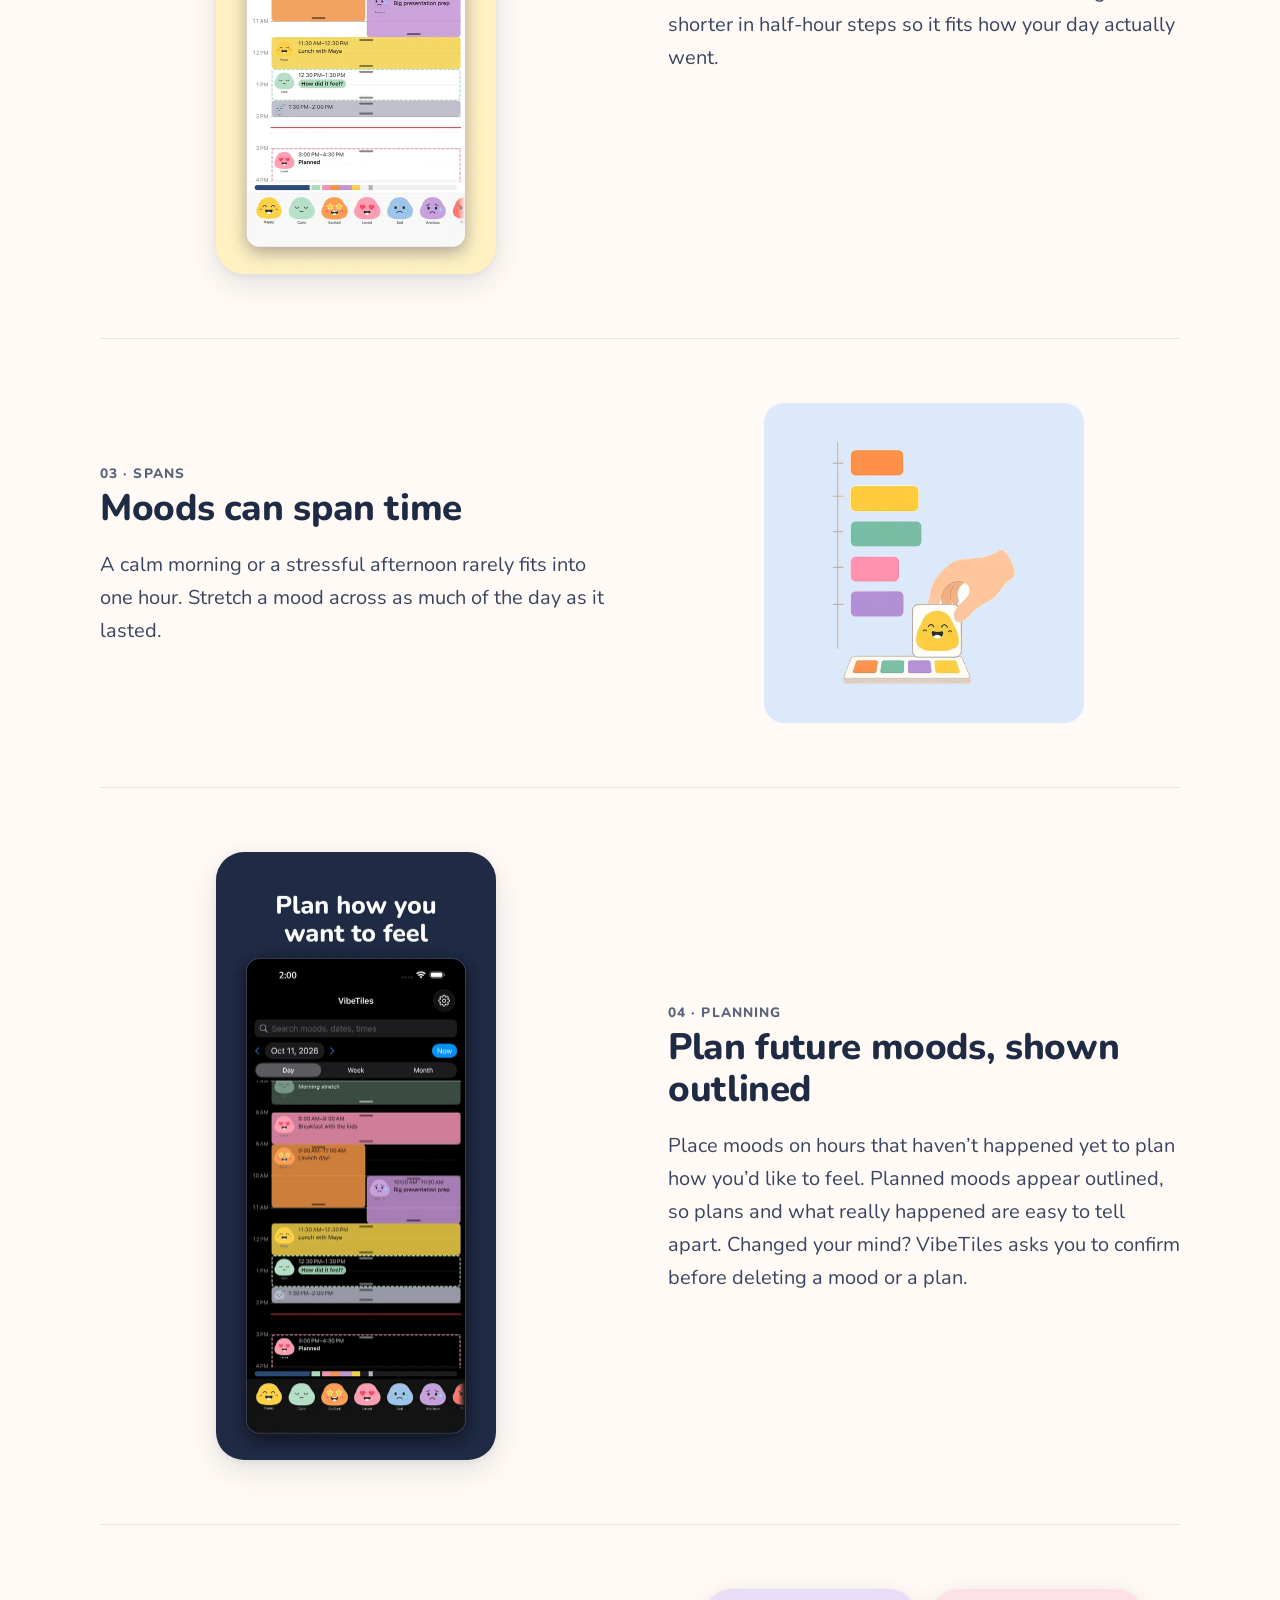
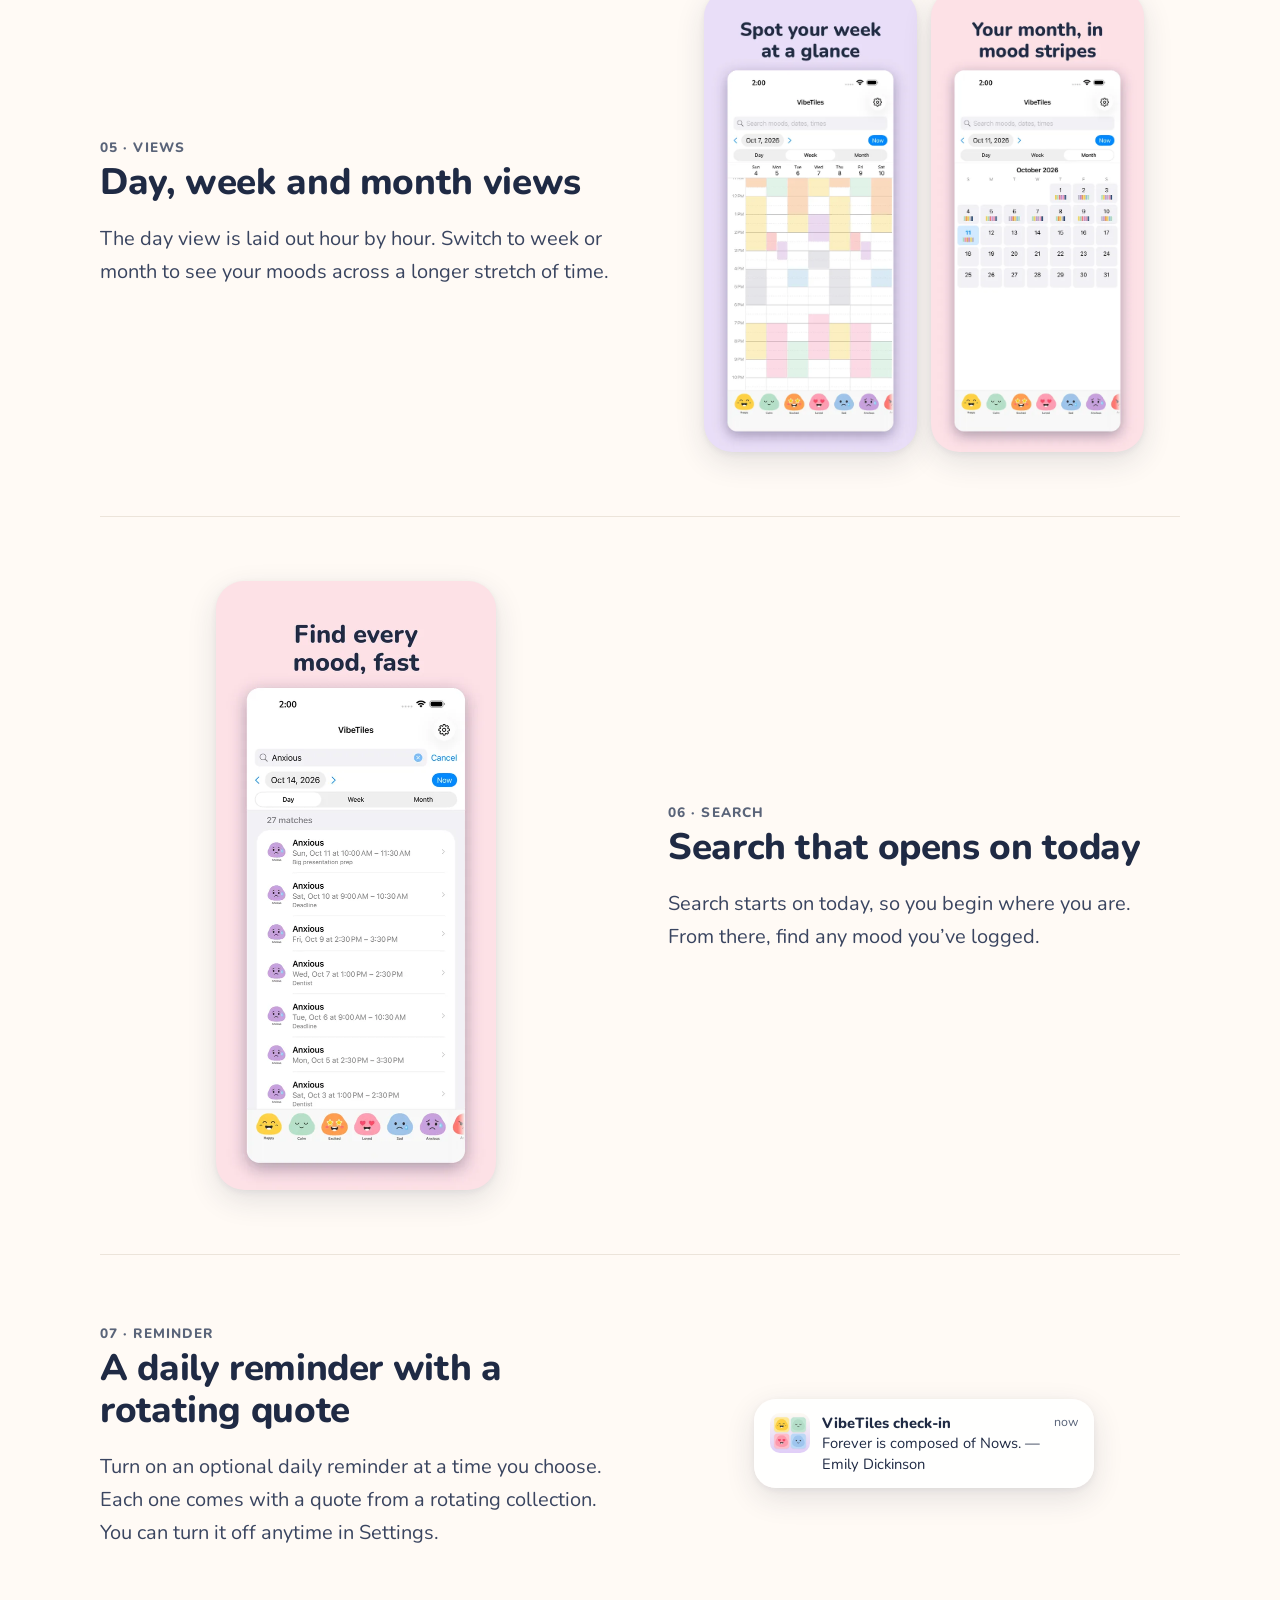
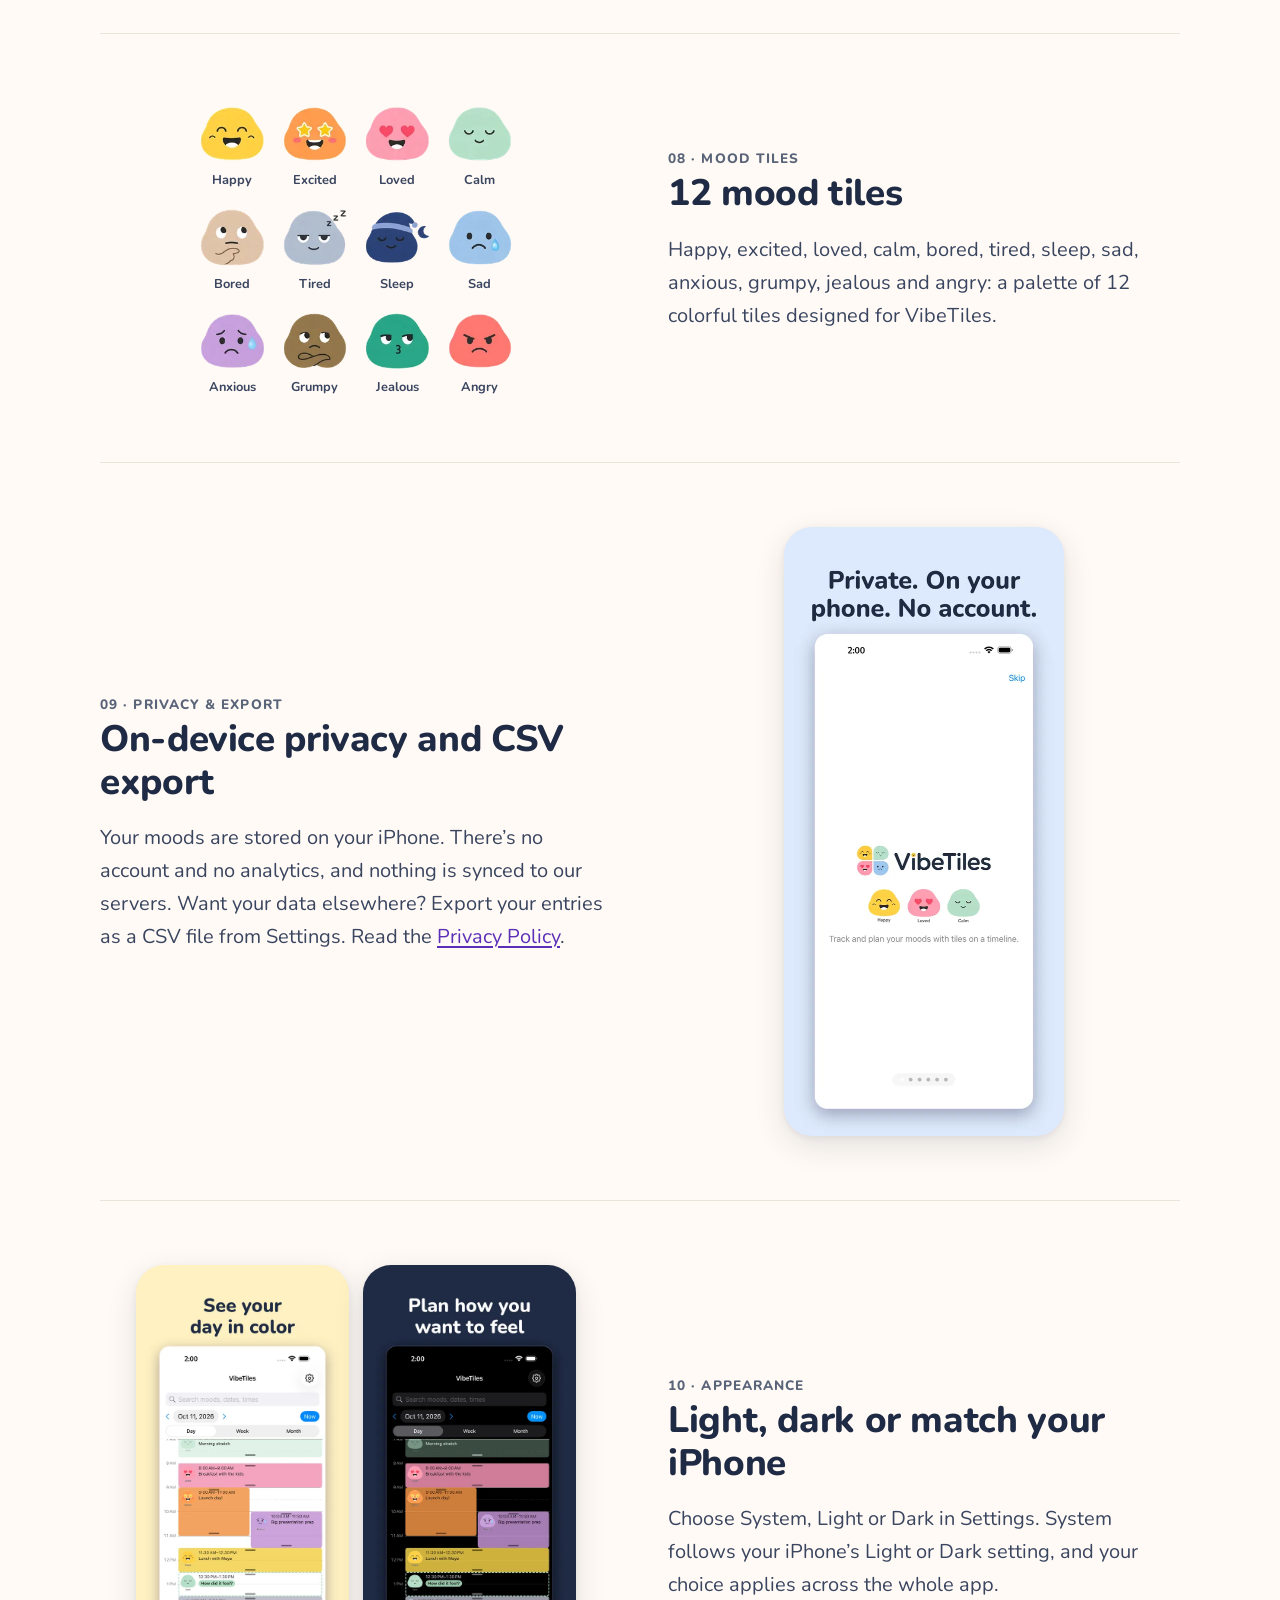
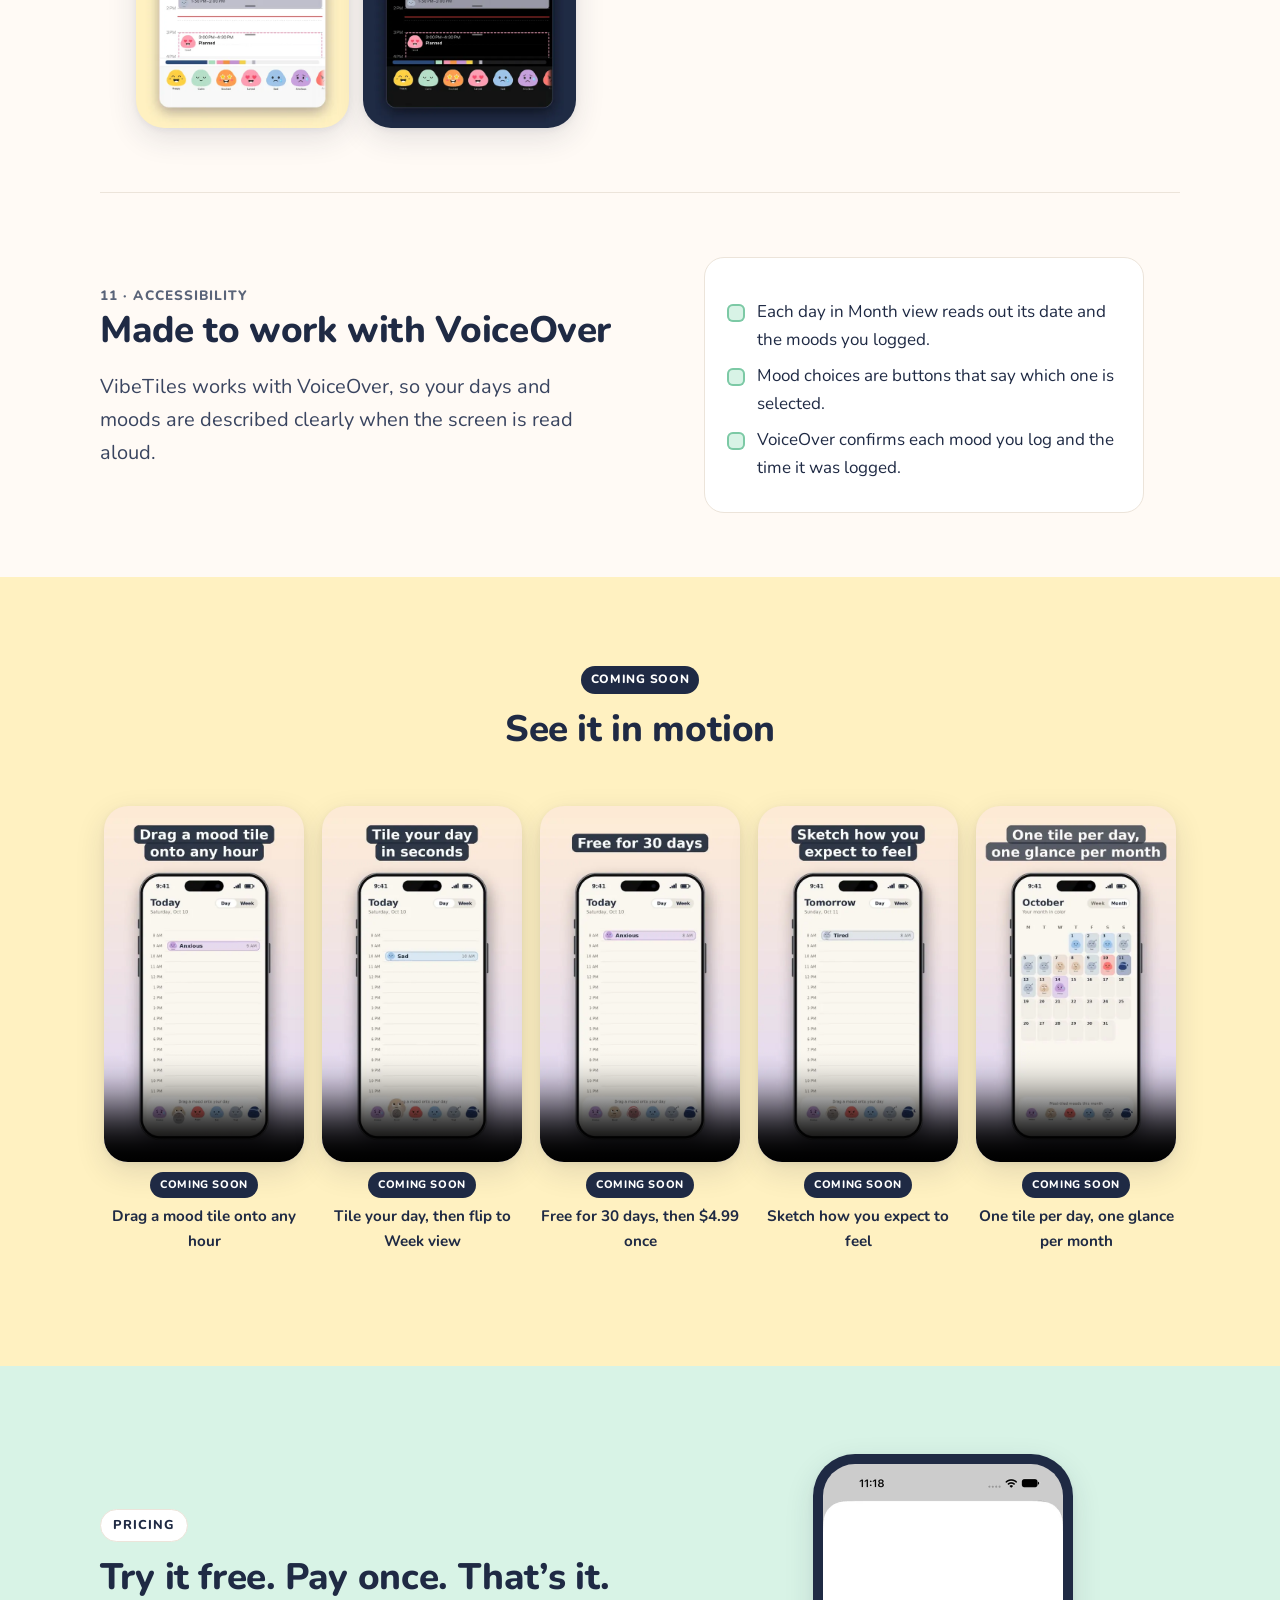
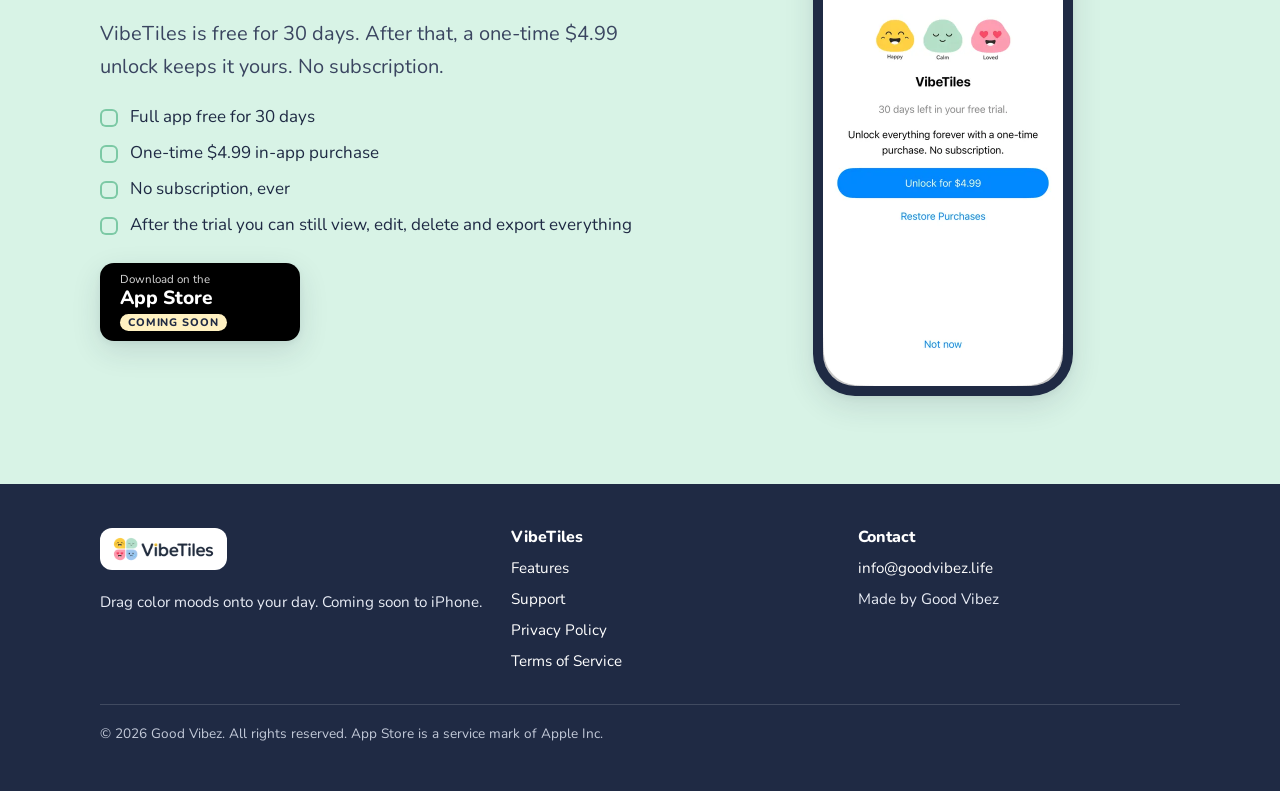
==== commit 23b7f266: "Fold app features into existing feature lists; drop v1.5 and release-notes messaging" ====
--- a/features.html
+++ b/features.html
@@ -9,8 +9,8 @@
 <header class="site-header"><div class="wrap"><a class="brand" href="./" aria-label="VibeTiles home"><img src="img/wordmark.webp" alt="VibeTiles" width="118" height="30"></a>
 <nav class="nav" aria-label="Main"><a href="features.html" aria-current="page">Features</a><a href="support.html">Support</a><a href="privacy.html">Privacy</a><a href="terms.html">Terms</a></nav></div></header>
 <main id="main">
-<section class="hero" style="padding-bottom:40px"><div class="wrap" style="display:block;text-align:center"><span class="eyebrow">Features</span><h1>Everything VibeTiles does</h1><p class="lead" style="max-width:640px;margin:0 auto">A simple, colorful way to note how your day feels, one tile at a time.</p><nav class="toc" aria-label="Features on this page"><a href="#drag">Drag &amp; drop</a><a href="#blocks">Time blocks</a><a href="#span">Spans</a><a href="#plan">Planning</a><a href="#views">Views</a><a href="#search">Search</a><a href="#reminder">Reminder</a><a href="#tiles">Mood tiles</a><a href="#privacy">Privacy &amp; export</a><a href="#pricing">Pricing</a></nav></div></section>
-<div class="wrap"><section class="feature" id="drag" aria-labelledby="drag-h"><div><span class="num">01 &middot; Drag &amp; drop</span><h2 id="drag-h">Drag color mood tiles onto your day</h2><p class="lead">Pick a tile from the palette at the bottom of the screen and drag it onto any hour. That&rsquo;s the whole idea: no forms, no typing, just color on a timeline.</p></div><div class="feature-visual"><img class="shot" src="img/shot-02-drag.webp" alt="Dragging a mood tile onto an hour in the VibeTiles day view" width="560" height="1217" loading="lazy"></div></section><section class="feature" id="blocks" aria-labelledby="blocks-h"><div><span class="num">02 &middot; Time blocks</span><h2 id="blocks-h">1-hour blocks, adjustable in half-hour steps</h2><p class="lead">Each mood starts as a 1-hour block. Make it longer or shorter in half-hour steps so it fits how your day actually went.</p></div><div class="feature-visual"><img class="shot" src="img/shot-01-day.webp" alt="VibeTiles day view with mood blocks of different lengths" width="560" height="1217" loading="lazy"></div></section><section class="feature" id="span" aria-labelledby="span-h"><div><span class="num">03 &middot; Spans</span><h2 id="span-h">Moods can span time</h2><p class="lead">A calm morning or a stressful afternoon rarely fits into one hour. Stretch a mood across as much of the day as it lasted.</p></div><div class="feature-visual"><img class="art bg-sky" src="img/art-onboarding-1.webp" alt="Illustration of mood blocks of different lengths on a timeline, with a hand placing a happy tile" width="480" height="480" loading="lazy"></div></section><section class="feature" id="plan" aria-labelledby="plan-h"><div><span class="num">04 &middot; Planning</span><h2 id="plan-h">Plan future moods, shown outlined</h2><p class="lead">Place moods on hours that haven&rsquo;t happened yet to plan how you&rsquo;d like to feel. Planned moods appear outlined, so plans and what really happened are easy to tell apart.</p></div><div class="feature-visual"><img class="shot" src="img/shot-05-dark.webp" alt="VibeTiles in dark mode with planned moods shown as outlined tiles" width="560" height="1217" loading="lazy"></div></section><section class="feature" id="views" aria-labelledby="views-h"><div><span class="num">05 &middot; Views</span><h2 id="views-h">Day, week and month views</h2><p class="lead">The day view is laid out hour by hour. Switch to week or month to see your moods across a longer stretch of time.</p></div><div class="feature-visual"><div class="grid cols-2" style="gap:14px;max-width:440px"><img class="shot" src="img/shot-03-week.webp" alt="VibeTiles week view" width="560" height="1217" loading="lazy"><img class="shot" src="img/shot-04-month.webp" alt="VibeTiles month view" width="560" height="1217" loading="lazy"></div></div></section><section class="feature" id="search" aria-labelledby="search-h"><div><span class="num">06 &middot; Search</span><h2 id="search-h">Search that opens on today</h2><p class="lead">Search starts on today, so you begin where you are. From there, find any mood you&rsquo;ve logged.</p></div><div class="feature-visual"><img class="shot" src="img/shot-07-search.webp" alt="VibeTiles search results for the Anxious mood" width="560" height="1217" loading="lazy"></div></section><section class="feature" id="reminder" aria-labelledby="reminder-h"><div><span class="num">07 &middot; Reminder</span><h2 id="reminder-h">A daily reminder with a rotating quote</h2><p class="lead">Turn on an optional daily reminder at a time you choose. Each one comes with a quote from a rotating collection. You can turn it off anytime in Settings.</p></div><div class="feature-visual"><div class="notif" role="img" aria-label="Example VibeTiles notification: VibeTiles check-in, with a quote"><img src="img/icon.webp" alt="" width="40" height="40"><div><span class="meta">now</span><div class="t">VibeTiles check-in</div>Forever is composed of Nows. &mdash; Emily Dickinson</div></div></div></section><section class="feature" id="tiles" aria-labelledby="tiles-h"><div><span class="num">08 &middot; Mood tiles</span><h2 id="tiles-h">12 mood tiles</h2><p class="lead">Happy, excited, loved, calm, bored, tired, sleep, sad, anxious, grumpy, jealous and angry: a palette of 12 colorful tiles designed for VibeTiles.</p></div><div class="feature-visual"><div class="tiles-mini"><figure><img src="img/tiles/happy.webp" alt="" width="120" height="120" loading="lazy"><figcaption>Happy</figcaption></figure><figure><img src="img/tiles/excited.webp" alt="" width="120" height="120" loading="lazy"><figcaption>Excited</figcaption></figure><figure><img src="img/tiles/loved.webp" alt="" width="120" height="120" loading="lazy"><figcaption>Loved</figcaption></figure><figure><img src="img/tiles/calm.webp" alt="" width="120" height="120" loading="lazy"><figcaption>Calm</figcaption></figure><figure><img src="img/tiles/bored.webp" alt="" width="120" height="120" loading="lazy"><figcaption>Bored</figcaption></figure><figure><img src="img/tiles/tired.webp" alt="" width="120" height="120" loading="lazy"><figcaption>Tired</figcaption></figure><figure><img src="img/tiles/sleep.webp" alt="" width="120" height="120" loading="lazy"><figcaption>Sleep</figcaption></figure><figure><img src="img/tiles/sad.webp" alt="" width="120" height="120" loading="lazy"><figcaption>Sad</figcaption></figure><figure><img src="img/tiles/anxious.webp" alt="" width="120" height="120" loading="lazy"><figcaption>Anxious</figcaption></figure><figure><img src="img/tiles/grumpy.webp" alt="" width="120" height="120" loading="lazy"><figcaption>Grumpy</figcaption></figure><figure><img src="img/tiles/jealous.webp" alt="" width="120" height="120" loading="lazy"><figcaption>Jealous</figcaption></figure><figure><img src="img/tiles/angry.webp" alt="" width="120" height="120" loading="lazy"><figcaption>Angry</figcaption></figure></div></div></section><section class="feature" id="privacy" aria-labelledby="privacy-h"><div><span class="num">09 &middot; Privacy &amp; export</span><h2 id="privacy-h">On-device privacy and CSV export</h2><p class="lead">Your moods are stored on your iPhone. There&rsquo;s no account and no analytics, and nothing is synced to our servers. Want your data elsewhere? Export your entries as a CSV file from Settings. Read the <a href="privacy.html">Privacy Policy</a>.</p></div><div class="feature-visual"><img class="shot" src="img/shot-06-private.webp" alt="Private. On your phone. No account." width="560" height="1217" loading="lazy"></div></section></div>
+<section class="hero" style="padding-bottom:40px"><div class="wrap" style="display:block;text-align:center"><span class="eyebrow">Features</span><h1>Everything VibeTiles does</h1><p class="lead" style="max-width:640px;margin:0 auto">A simple, colorful way to note how your day feels, one tile at a time.</p><nav class="toc" aria-label="Features on this page"><a href="#drag">Drag &amp; drop</a><a href="#blocks">Time blocks</a><a href="#span">Spans</a><a href="#plan">Planning</a><a href="#views">Views</a><a href="#search">Search</a><a href="#reminder">Reminder</a><a href="#tiles">Mood tiles</a><a href="#privacy">Privacy &amp; export</a><a href="#appearance">Appearance</a><a href="#accessibility">Accessibility</a><a href="#pricing">Pricing</a></nav></div></section>
+<div class="wrap"><section class="feature" id="drag" aria-labelledby="drag-h"><div><span class="num">01 &middot; Drag &amp; drop</span><h2 id="drag-h">Drag color mood tiles onto your day</h2><p class="lead">Pick a tile from the palette at the bottom of the screen and drag it onto any hour. That&rsquo;s the whole idea: no forms, no typing, just color on a timeline. A gentle haptic tap lets you know when a mood has landed.</p></div><div class="feature-visual"><img class="shot" src="img/shot-02-drag.webp" alt="Dragging a mood tile onto an hour in the VibeTiles day view" width="560" height="1217" loading="lazy"></div></section><section class="feature" id="blocks" aria-labelledby="blocks-h"><div><span class="num">02 &middot; Time blocks</span><h2 id="blocks-h">1-hour blocks, adjustable in half-hour steps</h2><p class="lead">Each mood starts as a 1-hour block. Make it longer or shorter in half-hour steps so it fits how your day actually went.</p></div><div class="feature-visual"><img class="shot" src="img/shot-01-day.webp" alt="VibeTiles day view with mood blocks of different lengths" width="560" height="1217" loading="lazy"></div></section><section class="feature" id="span" aria-labelledby="span-h"><div><span class="num">03 &middot; Spans</span><h2 id="span-h">Moods can span time</h2><p class="lead">A calm morning or a stressful afternoon rarely fits into one hour. Stretch a mood across as much of the day as it lasted.</p></div><div class="feature-visual"><img class="art bg-sky" src="img/art-onboarding-1.webp" alt="Illustration of mood blocks of different lengths on a timeline, with a hand placing a happy tile" width="480" height="480" loading="lazy"></div></section><section class="feature" id="plan" aria-labelledby="plan-h"><div><span class="num">04 &middot; Planning</span><h2 id="plan-h">Plan future moods, shown outlined</h2><p class="lead">Place moods on hours that haven&rsquo;t happened yet to plan how you&rsquo;d like to feel. Planned moods appear outlined, so plans and what really happened are easy to tell apart. Changed your mind? VibeTiles asks you to confirm before deleting a mood or a plan.</p></div><div class="feature-visual"><img class="shot" src="img/shot-05-dark.webp" alt="VibeTiles in dark mode with planned moods shown as outlined tiles" width="560" height="1217" loading="lazy"></div></section><section class="feature" id="views" aria-labelledby="views-h"><div><span class="num">05 &middot; Views</span><h2 id="views-h">Day, week and month views</h2><p class="lead">The day view is laid out hour by hour. Switch to week or month to see your moods across a longer stretch of time.</p></div><div class="feature-visual"><div class="grid cols-2" style="gap:14px;max-width:440px"><img class="shot" src="img/shot-03-week.webp" alt="VibeTiles week view" width="560" height="1217" loading="lazy"><img class="shot" src="img/shot-04-month.webp" alt="VibeTiles month view" width="560" height="1217" loading="lazy"></div></div></section><section class="feature" id="search" aria-labelledby="search-h"><div><span class="num">06 &middot; Search</span><h2 id="search-h">Search that opens on today</h2><p class="lead">Search starts on today, so you begin where you are. From there, find any mood you&rsquo;ve logged.</p></div><div class="feature-visual"><img class="shot" src="img/shot-07-search.webp" alt="VibeTiles search results for the Anxious mood" width="560" height="1217" loading="lazy"></div></section><section class="feature" id="reminder" aria-labelledby="reminder-h"><div><span class="num">07 &middot; Reminder</span><h2 id="reminder-h">A daily reminder with a rotating quote</h2><p class="lead">Turn on an optional daily reminder at a time you choose. Each one comes with a quote from a rotating collection. You can turn it off anytime in Settings.</p></div><div class="feature-visual"><div class="notif" role="img" aria-label="Example VibeTiles notification: VibeTiles check-in, with a quote"><img src="img/icon.webp" alt="" width="40" height="40"><div><span class="meta">now</span><div class="t">VibeTiles check-in</div>Forever is composed of Nows. &mdash; Emily Dickinson</div></div></div></section><section class="feature" id="tiles" aria-labelledby="tiles-h"><div><span class="num">08 &middot; Mood tiles</span><h2 id="tiles-h">12 mood tiles</h2><p class="lead">Happy, excited, loved, calm, bored, tired, sleep, sad, anxious, grumpy, jealous and angry: a palette of 12 colorful tiles designed for VibeTiles.</p></div><div class="feature-visual"><div class="tiles-mini"><figure><img src="img/tiles/happy.webp" alt="" width="120" height="120" loading="lazy"><figcaption>Happy</figcaption></figure><figure><img src="img/tiles/excited.webp" alt="" width="120" height="120" loading="lazy"><figcaption>Excited</figcaption></figure><figure><img src="img/tiles/loved.webp" alt="" width="120" height="120" loading="lazy"><figcaption>Loved</figcaption></figure><figure><img src="img/tiles/calm.webp" alt="" width="120" height="120" loading="lazy"><figcaption>Calm</figcaption></figure><figure><img src="img/tiles/bored.webp" alt="" width="120" height="120" loading="lazy"><figcaption>Bored</figcaption></figure><figure><img src="img/tiles/tired.webp" alt="" width="120" height="120" loading="lazy"><figcaption>Tired</figcaption></figure><figure><img src="img/tiles/sleep.webp" alt="" width="120" height="120" loading="lazy"><figcaption>Sleep</figcaption></figure><figure><img src="img/tiles/sad.webp" alt="" width="120" height="120" loading="lazy"><figcaption>Sad</figcaption></figure><figure><img src="img/tiles/anxious.webp" alt="" width="120" height="120" loading="lazy"><figcaption>Anxious</figcaption></figure><figure><img src="img/tiles/grumpy.webp" alt="" width="120" height="120" loading="lazy"><figcaption>Grumpy</figcaption></figure><figure><img src="img/tiles/jealous.webp" alt="" width="120" height="120" loading="lazy"><figcaption>Jealous</figcaption></figure><figure><img src="img/tiles/angry.webp" alt="" width="120" height="120" loading="lazy"><figcaption>Angry</figcaption></figure></div></div></section><section class="feature" id="privacy" aria-labelledby="privacy-h"><div><span class="num">09 &middot; Privacy &amp; export</span><h2 id="privacy-h">On-device privacy and CSV export</h2><p class="lead">Your moods are stored on your iPhone. There&rsquo;s no account and no analytics, and nothing is synced to our servers. Want your data elsewhere? Export your entries as a CSV file from Settings. Read the <a href="privacy.html">Privacy Policy</a>.</p></div><div class="feature-visual"><img class="shot" src="img/shot-06-private.webp" alt="Private. On your phone. No account." width="560" height="1217" loading="lazy"></div></section><section class="feature" id="appearance" aria-labelledby="appearance-h"><div><span class="num">10 &middot; Appearance</span><h2 id="appearance-h">Light, dark or match your iPhone</h2><p class="lead">Choose System, Light or Dark in Settings. System follows your iPhone&rsquo;s Light or Dark setting, and your choice applies across the whole app.</p></div><div class="feature-visual"><div class="grid cols-2" style="gap:14px;max-width:440px"><img class="shot" src="img/shot-01-day.webp" alt="VibeTiles day view in light mode" width="560" height="1217" loading="lazy"><img class="shot" src="img/shot-05-dark.webp" alt="VibeTiles in dark mode" width="560" height="1217" loading="lazy"></div></div></section><section class="feature" id="accessibility" aria-labelledby="accessibility-h"><div><span class="num">11 &middot; Accessibility</span><h2 id="accessibility-h">Made to work with VoiceOver</h2><p class="lead">VibeTiles works with VoiceOver, so your days and moods are described clearly when the screen is read aloud.</p></div><div class="feature-visual"><div class="card" style="max-width:440px"><ul class="checks"><li>Each day in Month view reads out its date and the moods you logged.</li><li>Mood choices are buttons that say which one is selected.</li><li>VoiceOver confirms each mood you log and the time it was logged.</li></ul></div></div></section></div>
 <section class="section tint-yellow" aria-labelledby="peek-h"><div class="wrap"><div class="section-head"><span class="pill">Coming soon</span><h2 id="peek-h" style="margin-top:14px">See it in motion</h2></div><div class="videos"><figure class="video-card">
 <video playsinline muted loop preload="none" controls poster="video/vibetiles-plan-your-day.webp" width="720" height="1280" aria-label="VibeTiles preview: Drag a mood tile onto any hour"><source src="video/vibetiles-plan-your-day.mp4" type="video/mp4">Your browser can't play this video. <a href="video/vibetiles-plan-your-day.mp4">Download it</a>.</video>
 <figcaption><span class="pill">Coming soon</span><span class="cap">Drag a mood tile onto any hour</span></figcaption></figure><figure class="video-card">
@@ -29,7 +29,7 @@
 <div class="phone"><img src="img/paywall.webp" alt="VibeTiles unlock screen: 30 days left in your free trial, unlock everything forever with a one-time purchase, no subscription, Unlock for $4.99" width="480" height="1044" loading="lazy"></div>
 </div></section></main><footer class="site-footer"><div class="wrap">
 <div><a class="foot-brand" href="./" aria-label="VibeTiles home"><img src="img/wordmark.webp" alt="VibeTiles" width="110" height="28"></a><p style="margin-top:12px">Drag color moods onto your day. Coming soon to iPhone.</p></div>
-<div><h2>VibeTiles</h2><ul><li><a href="features.html">Features</a></li><li><a href="release-notes.html">Release notes</a></li><li><a href="support.html">Support</a></li><li><a href="privacy.html">Privacy Policy</a></li><li><a href="terms.html">Terms of Service</a></li></ul></div>
+<div><h2>VibeTiles</h2><ul><li><a href="features.html">Features</a></li><li><a href="support.html">Support</a></li><li><a href="privacy.html">Privacy Policy</a></li><li><a href="terms.html">Terms of Service</a></li></ul></div>
 <div><h2>Contact</h2><ul><li><a href="mailto:info@goodvibez.life">info@goodvibez.life</a></li><li>Made by Good Vibez</li></ul></div>
 <p class="fine">&copy; 2026 Good Vibez. All rights reserved. App Store is a service mark of Apple Inc.</p>
 </div></footer></body></html>
